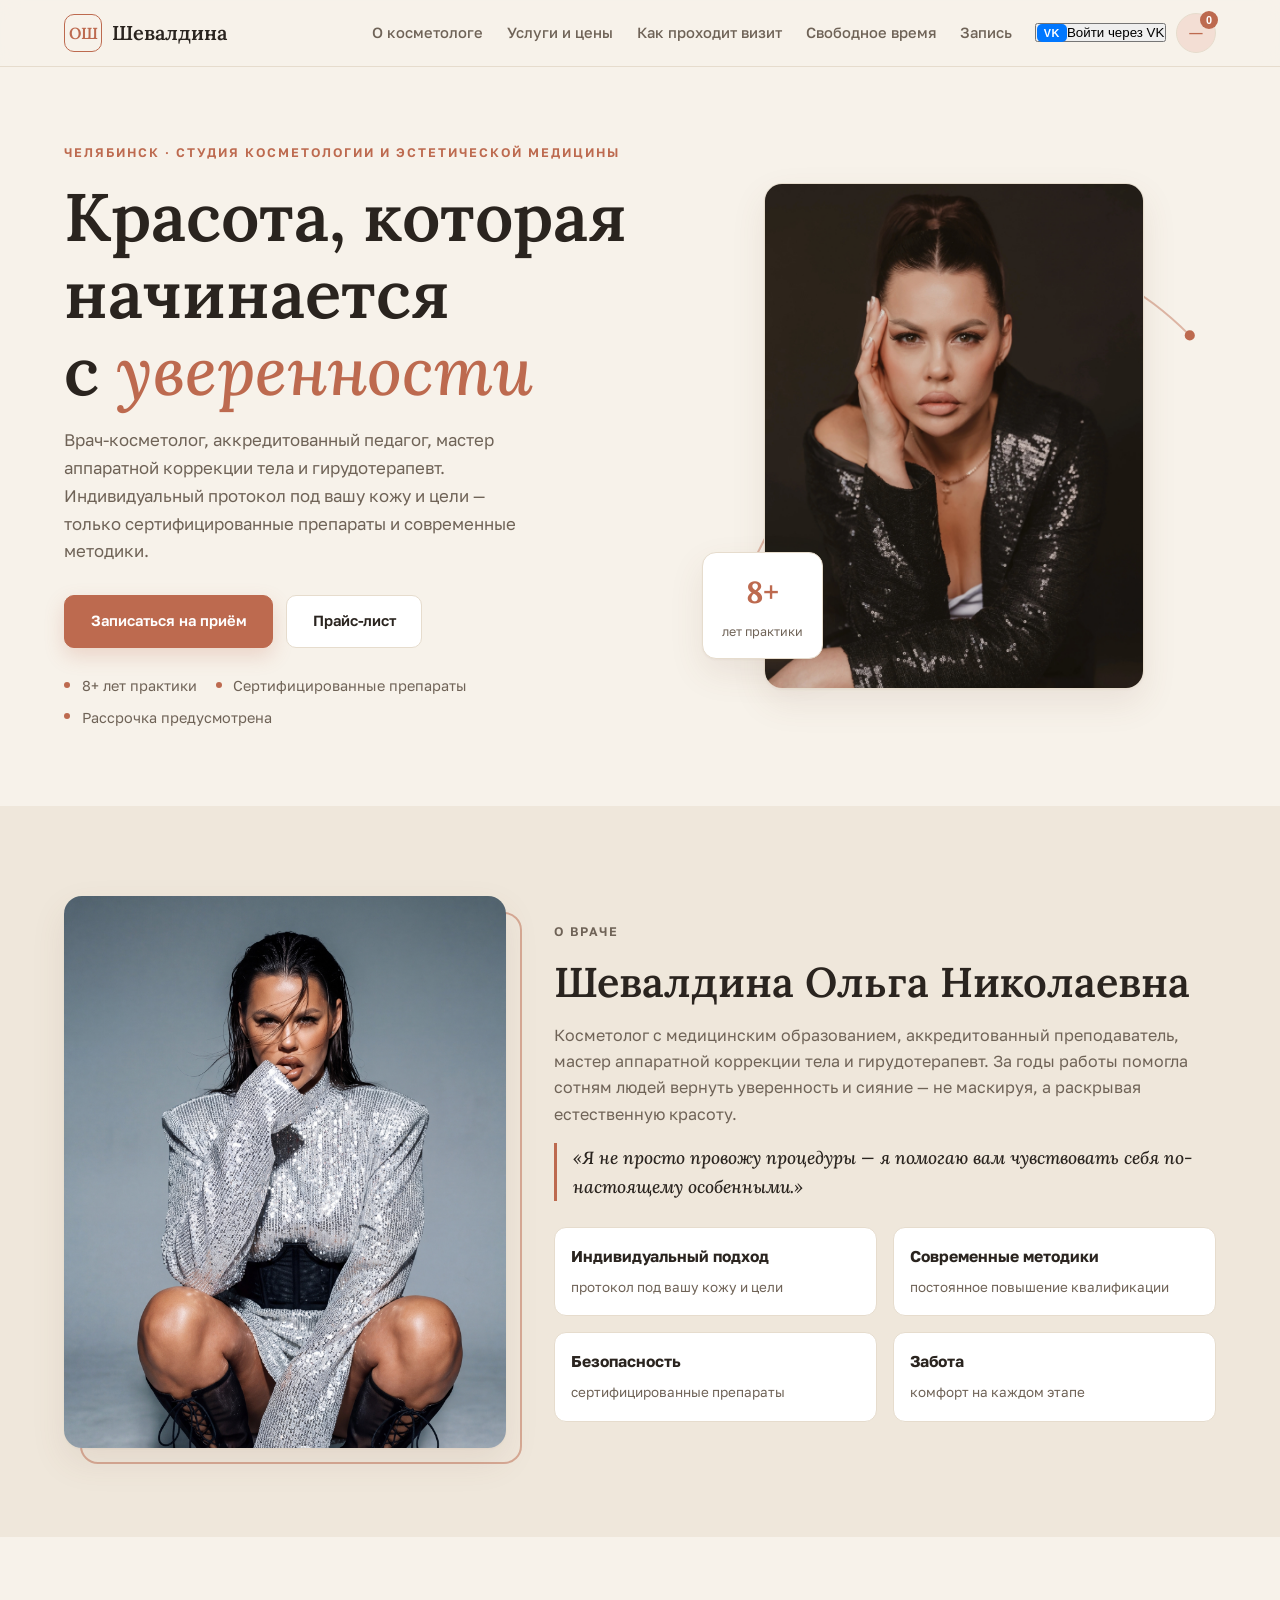
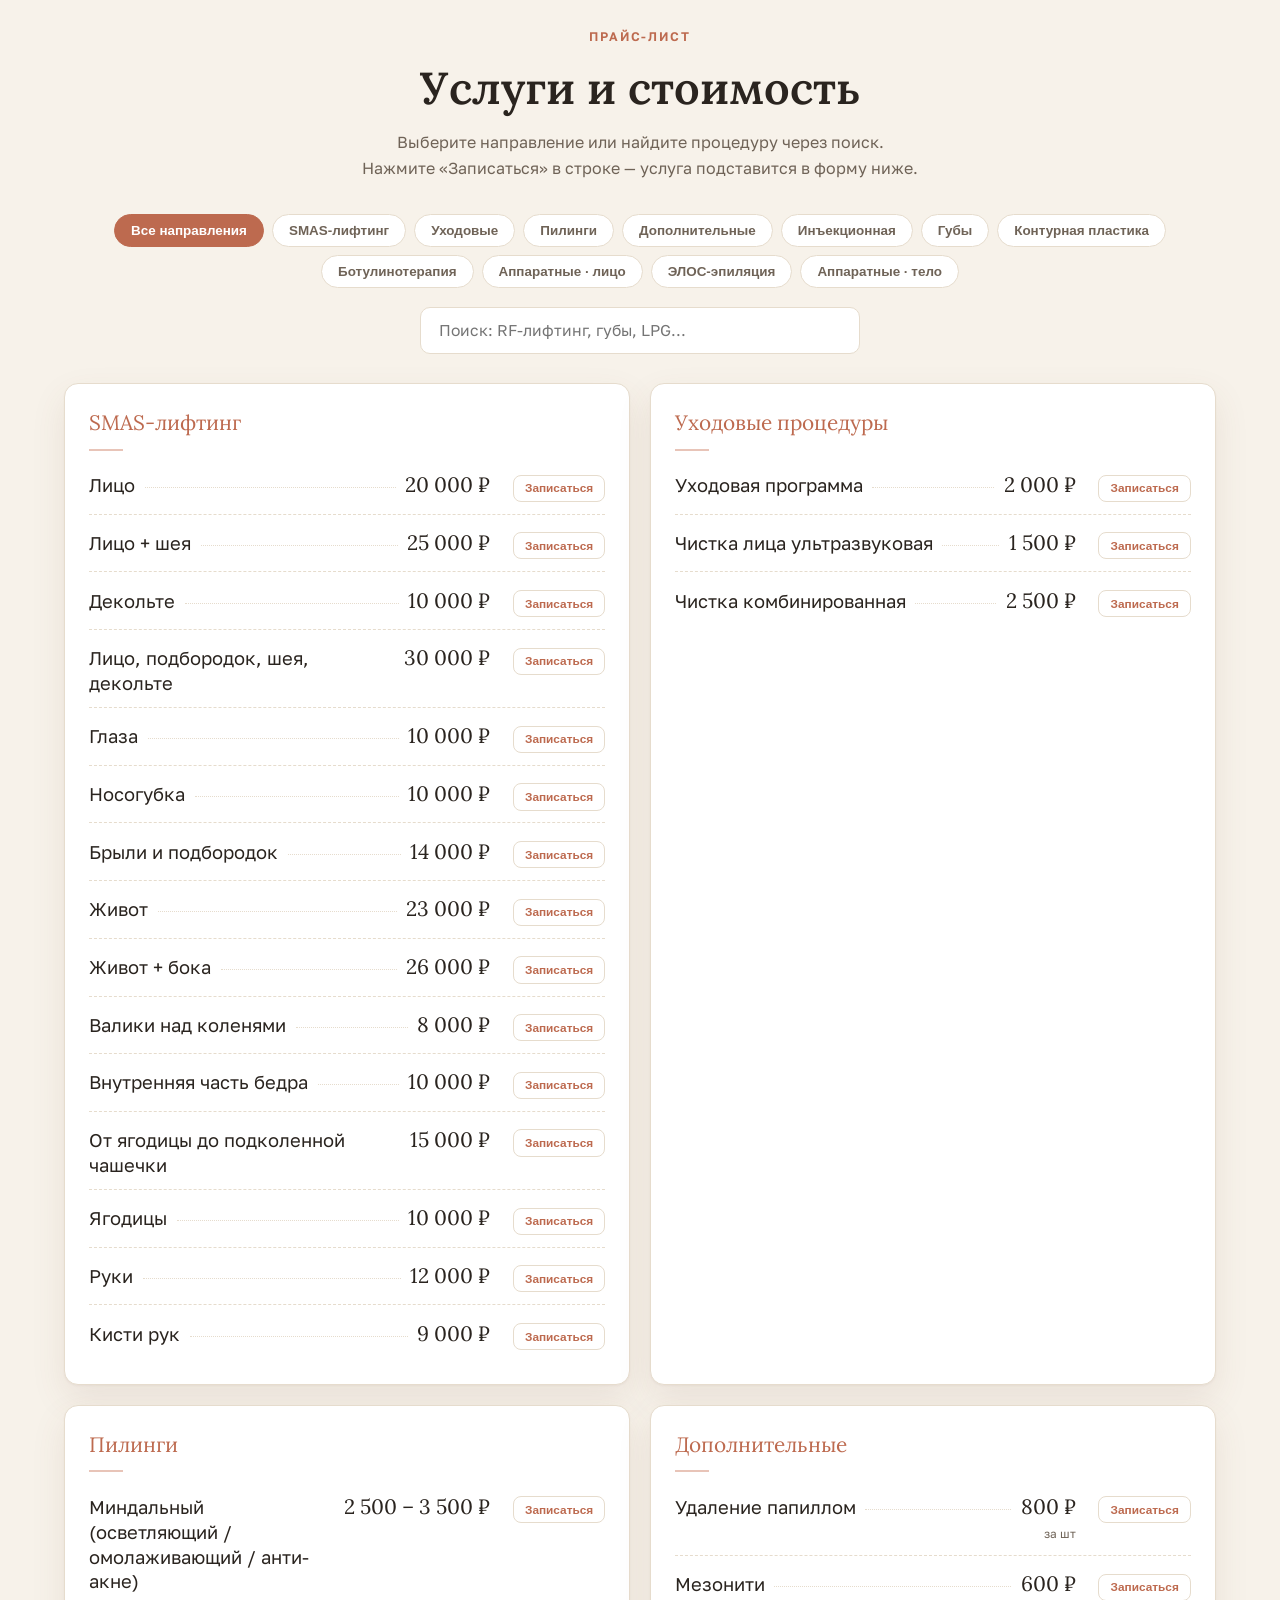
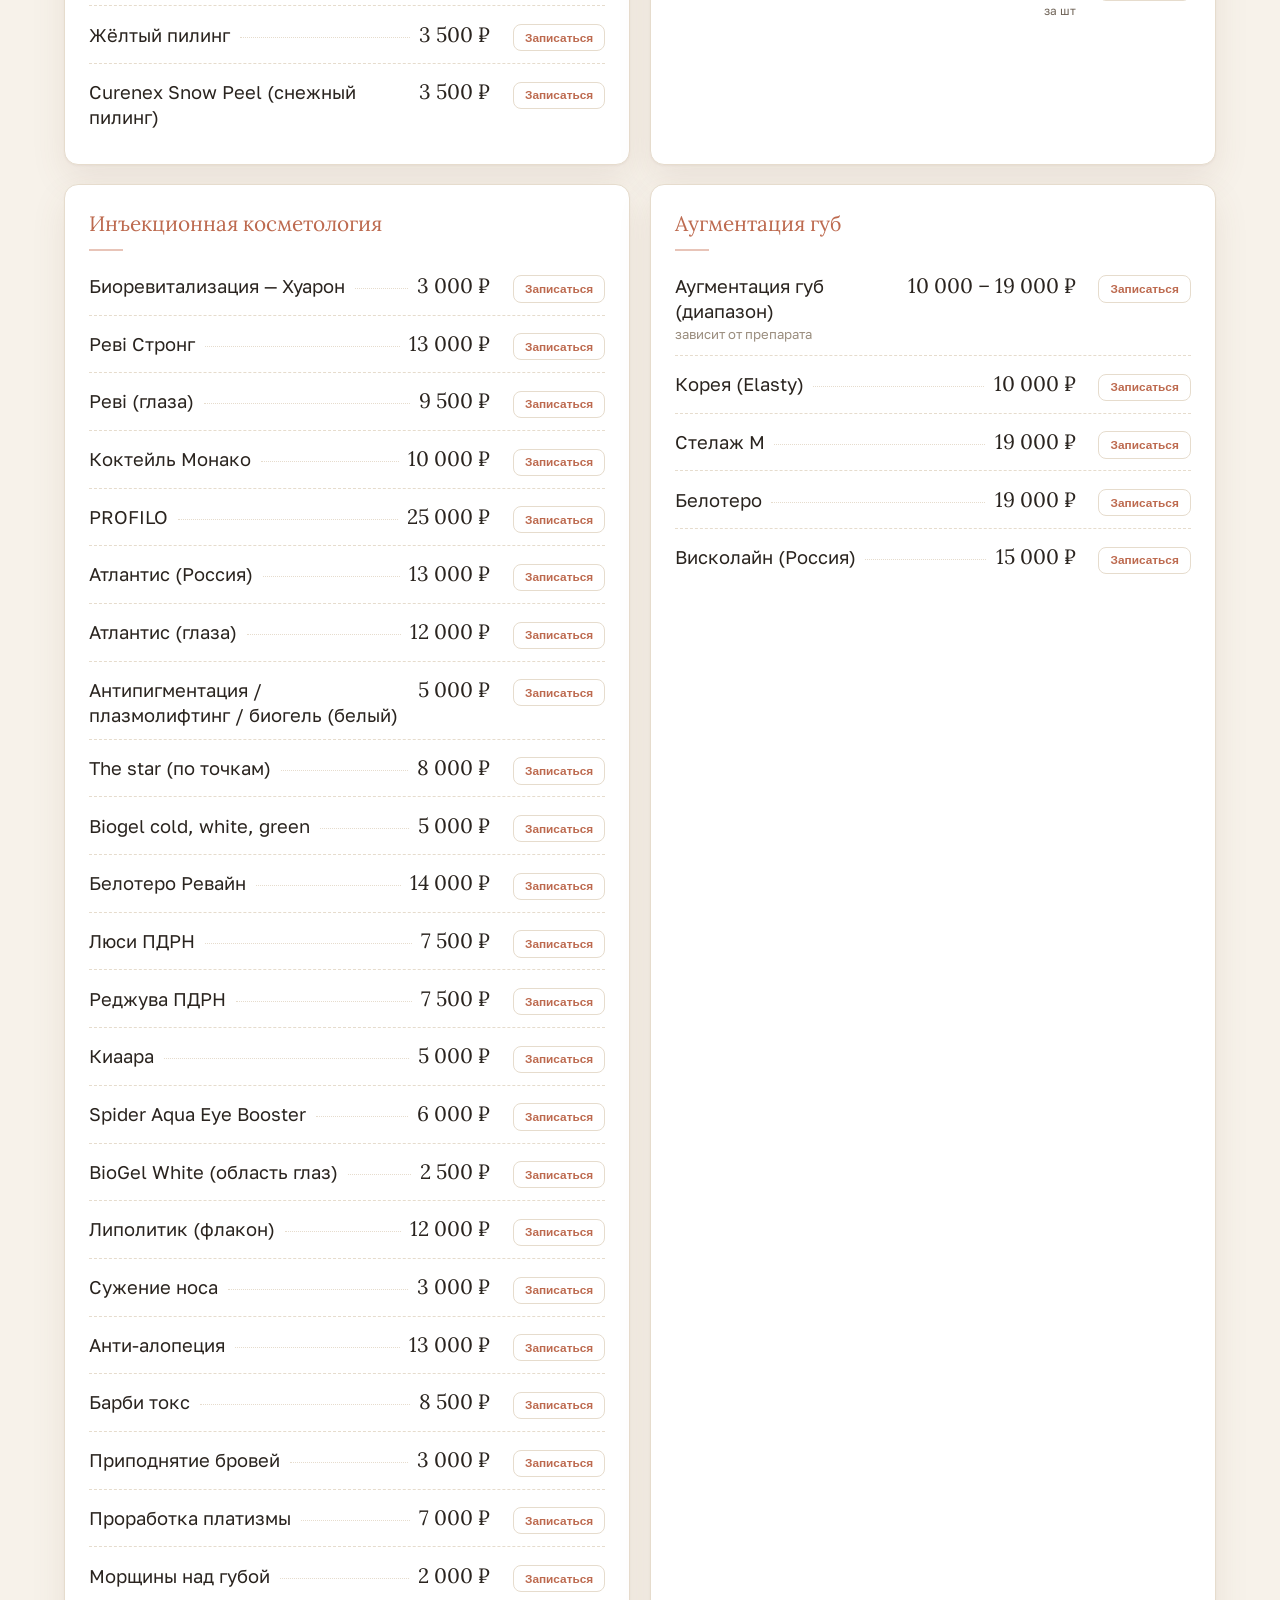
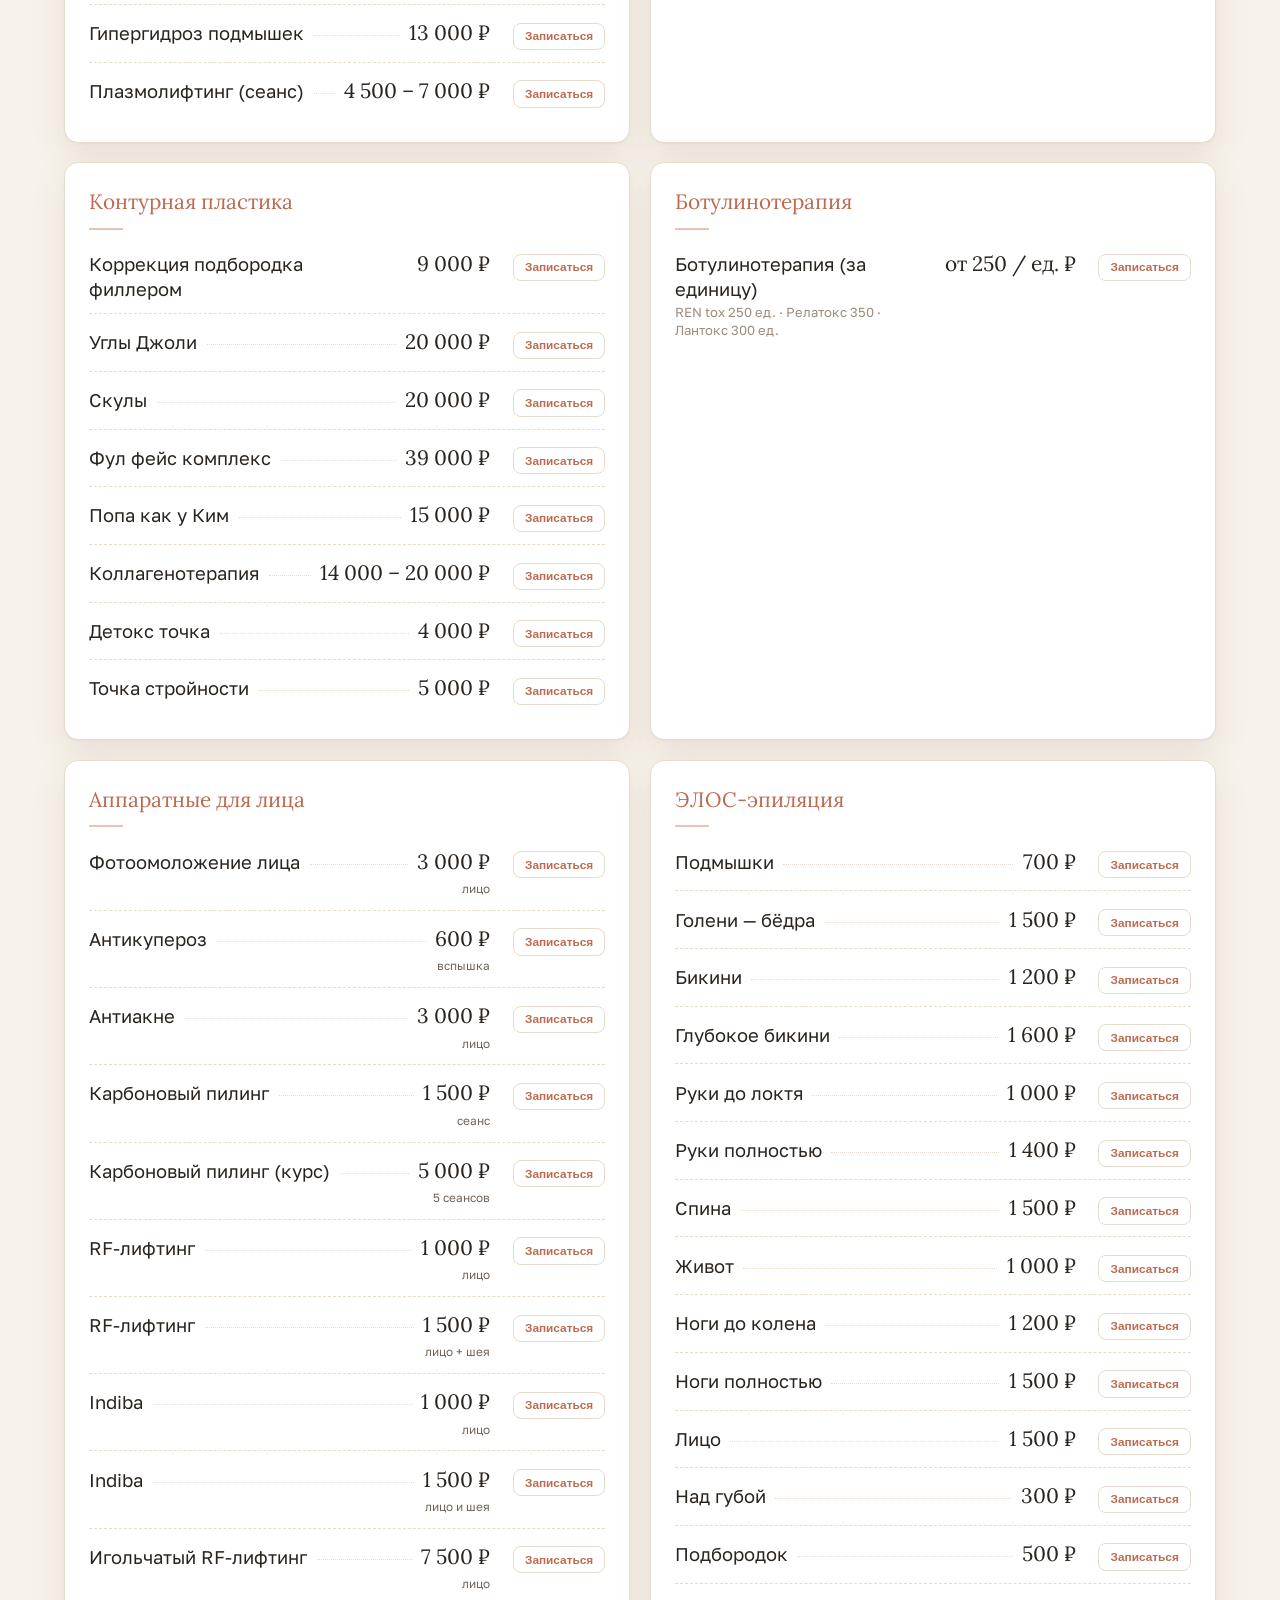
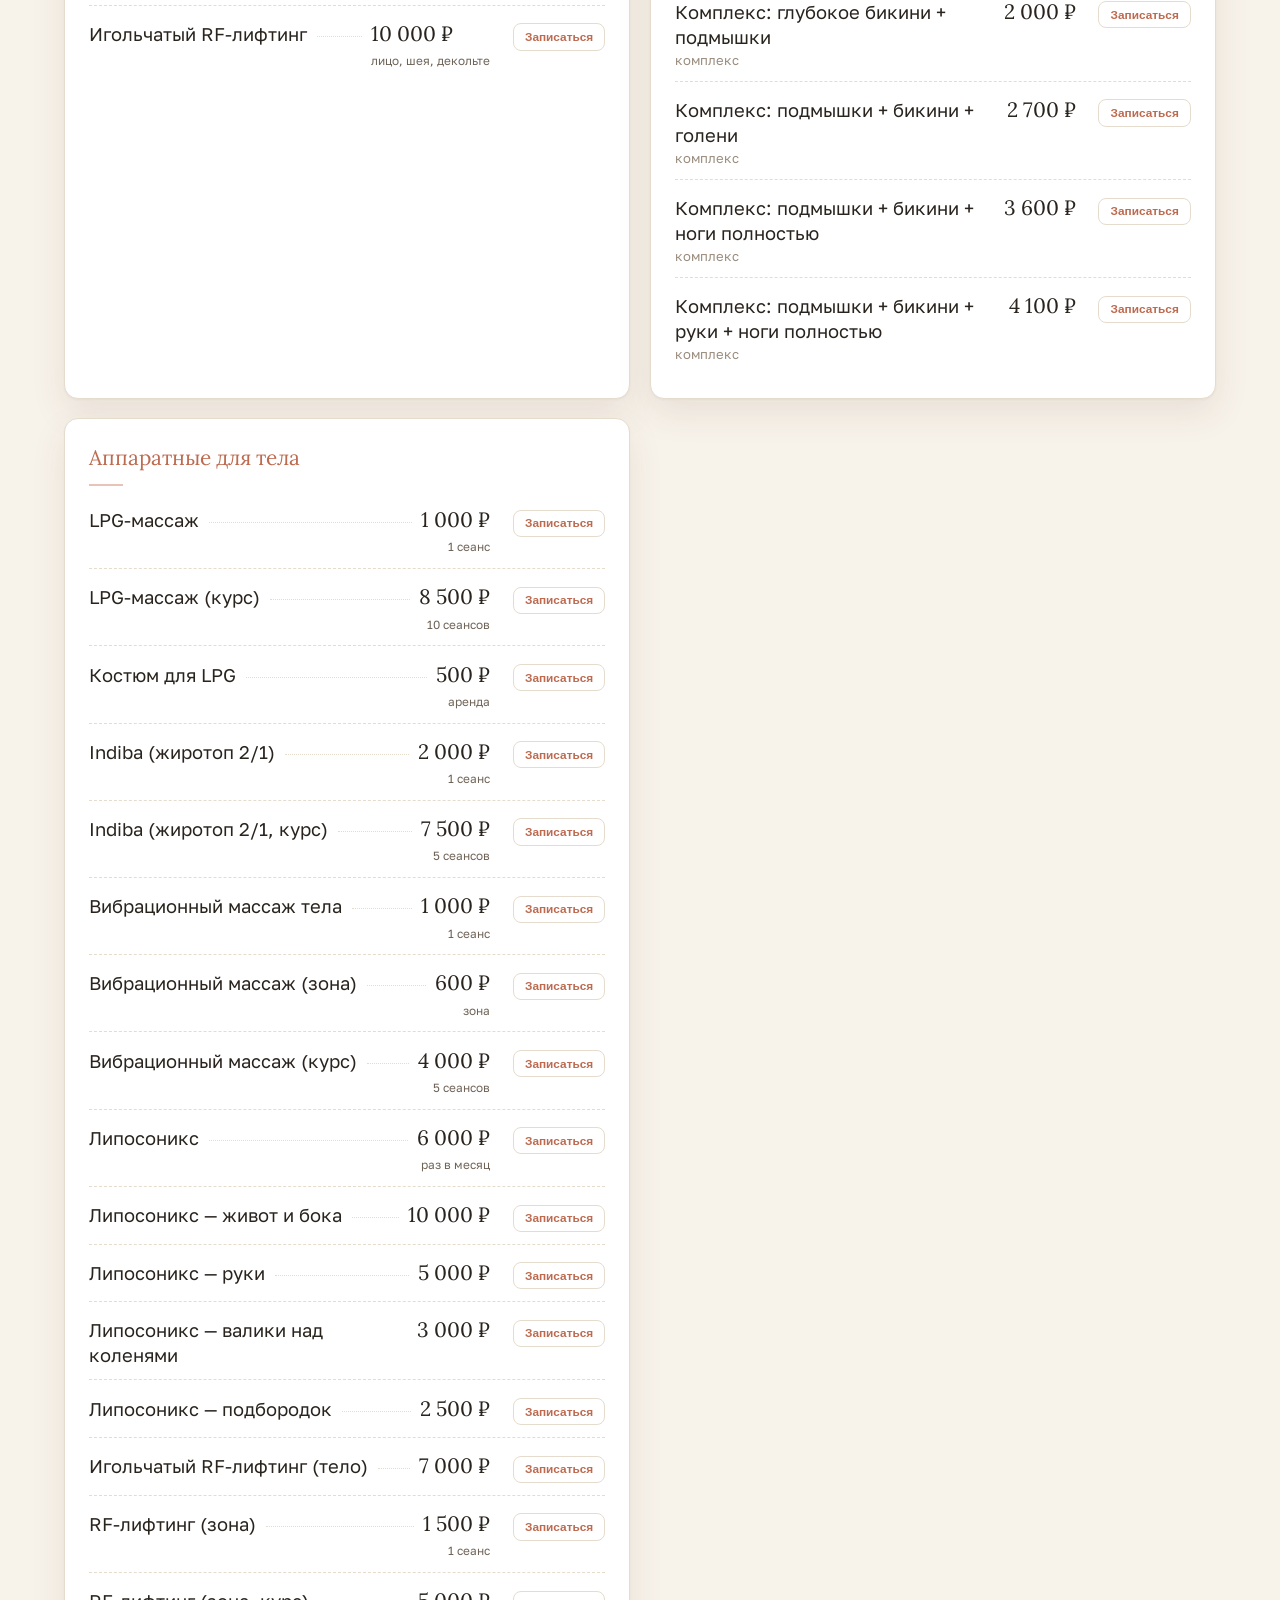
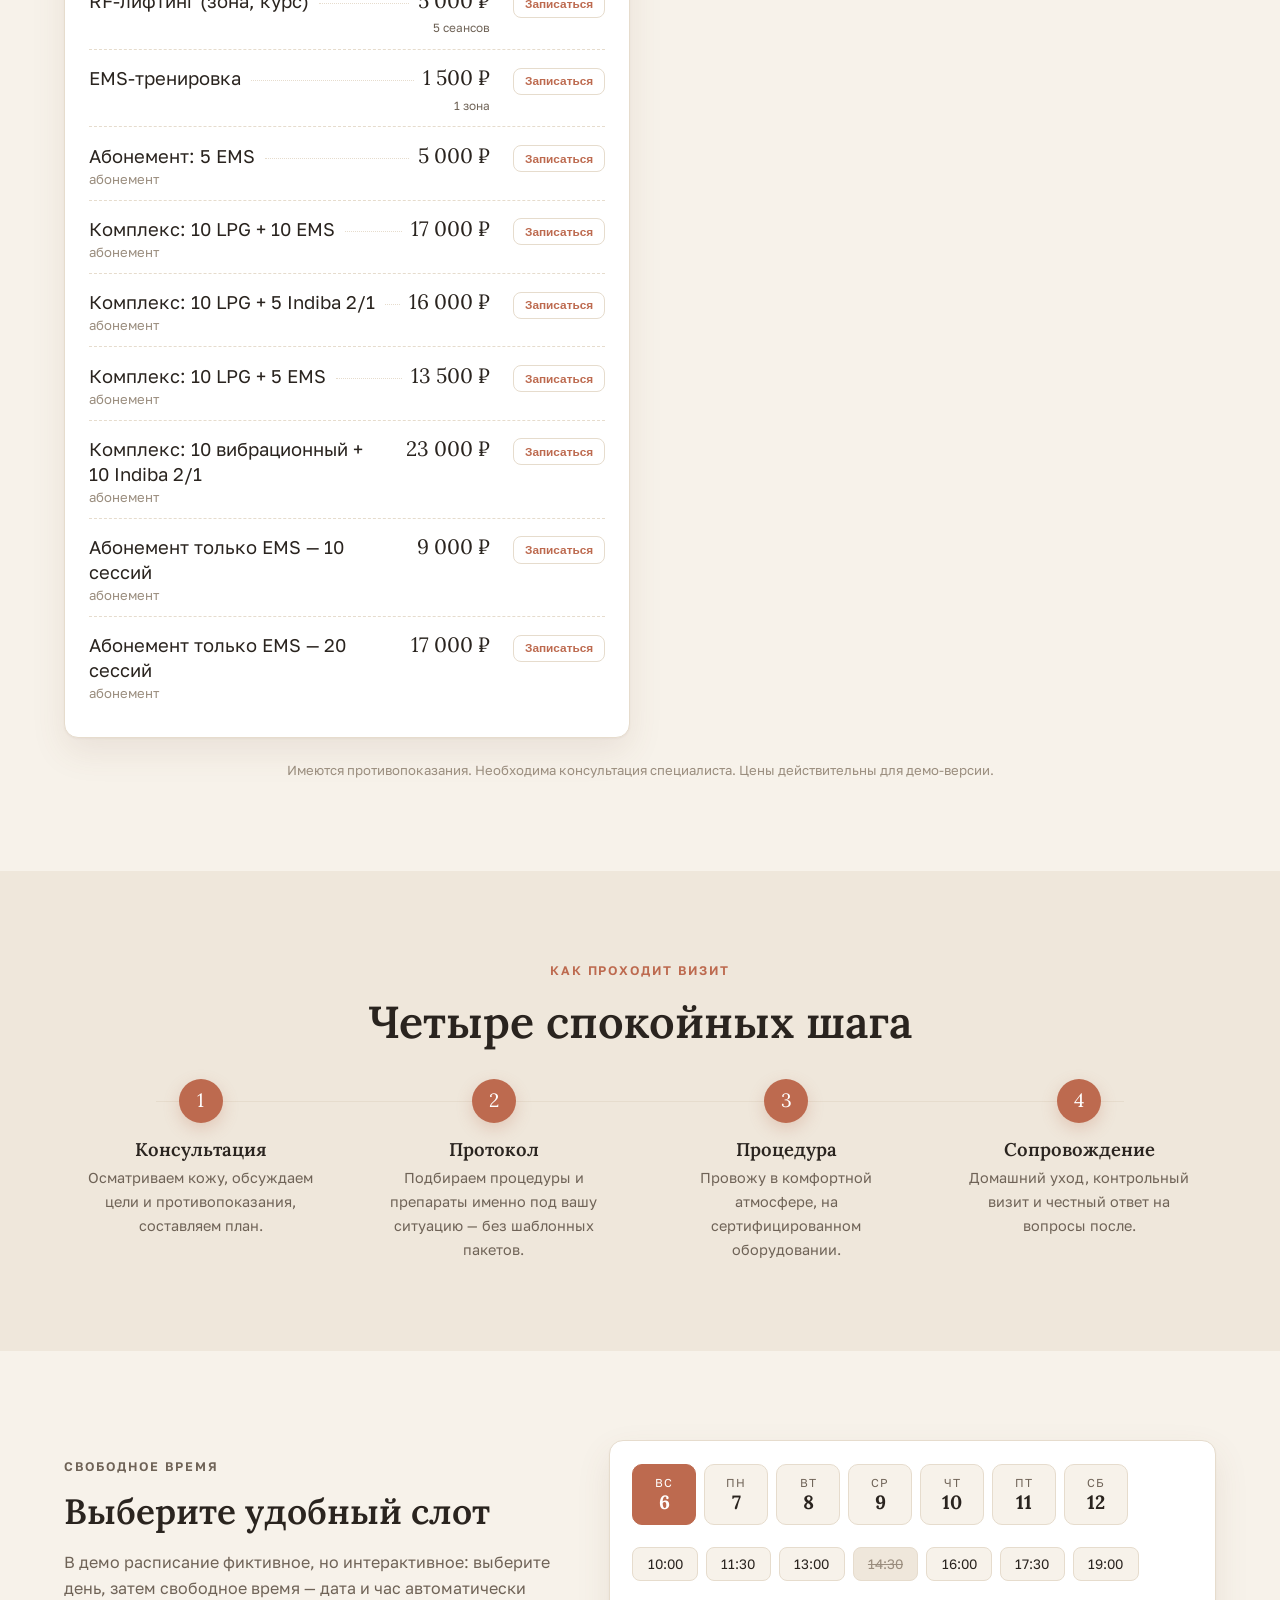
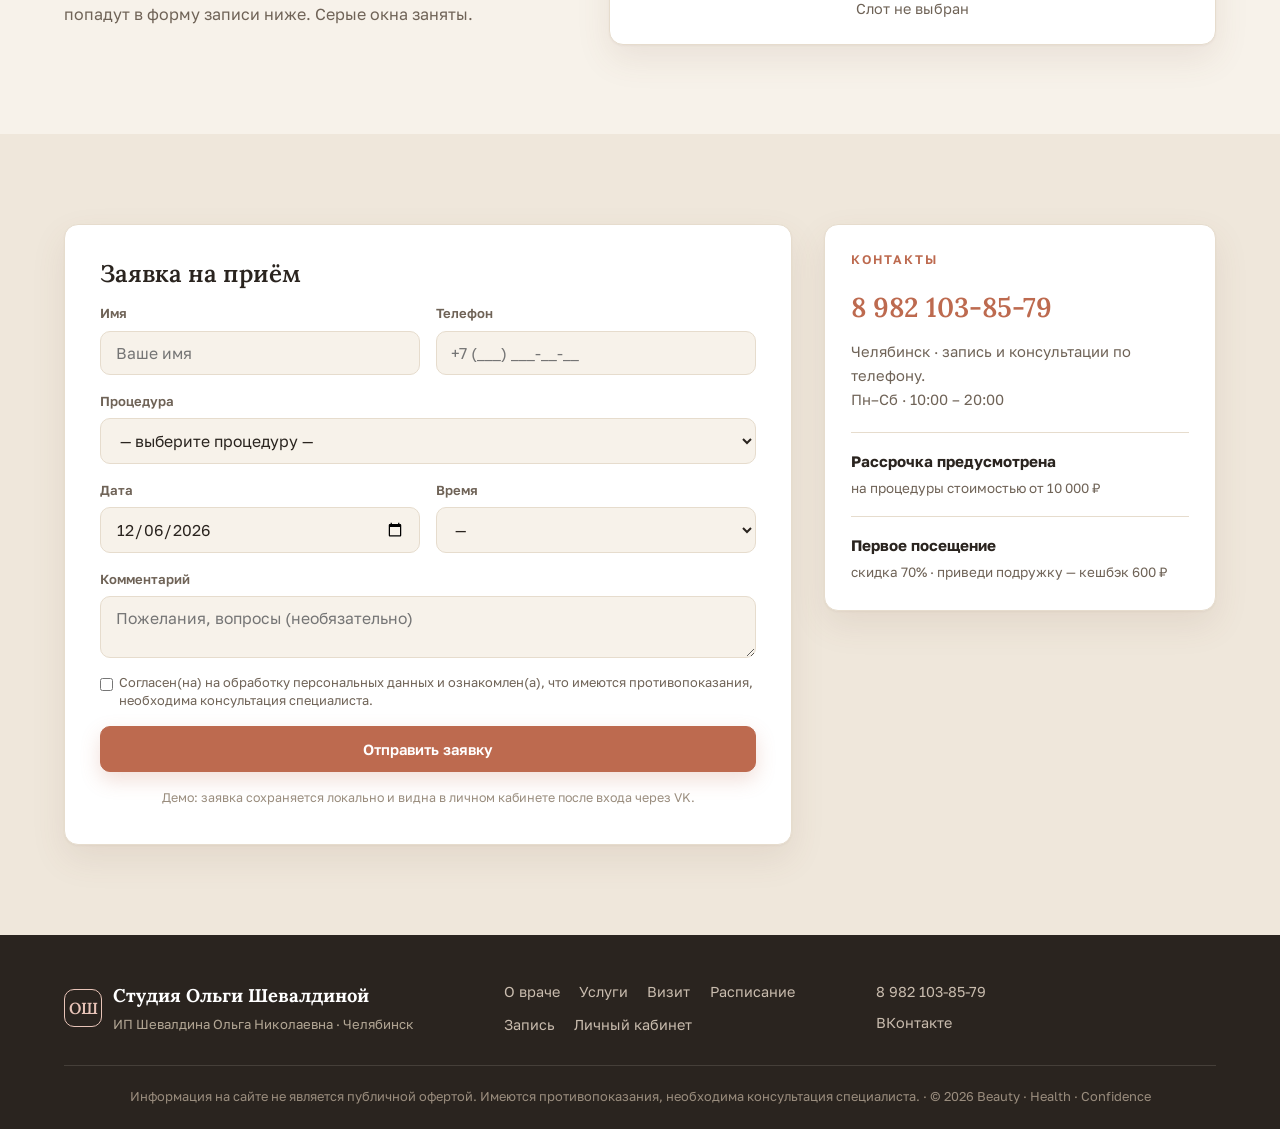
==== soft-editorial/index.html @ 4da40a80 "Add files via upload" ====
<!DOCTYPE html>
<html lang="ru">
<head>
<meta charset="UTF-8"/>
<meta name="viewport" content="width=device-width, initial-scale=1.0"/>
<title>Ольга Шевалдина — студия косметологии, Челябинск</title>
<meta name="description" content="Студия Ольги Шевалдиной в Челябинске: SMAS-лифтинг, инъекционная и аппаратная косметология, коррекция тела, ЭЛОС-эпиляция. Онлайн-запись и личный кабинет."/>
<link rel="preconnect" href="https://fonts.googleapis.com">
<link rel="preconnect" href="https://fonts.gstatic.com" crossorigin>
<link href="https://fonts.googleapis.com/css2?family=Lora:ital,wght@0,400;0,500;0,600;1,400;1,500&family=Golos+Text:wght@400;500;600&display=swap" rel="stylesheet">
<link rel="stylesheet" href="css/style.css"/>
</head>
<body>

<header class="bar">
  <div class="wrap bar__in">
    <a href="#top" class="mark"><span class="mark__mono">ОШ</span><span class="mark__word">Шевалдина</span></a>
    <nav class="links" id="links">
      <a href="#about">О косметологе</a>
      <a href="#price">Услуги и цены</a>
      <a href="#steps">Как проходит визит</a>
      <a href="#slots">Свободное время</a>
      <a href="#book">Запись</a>
    </nav>
    <div class="bar__act">
      <button class="ghost" id="vkBtn"><span class="vk">VK</span><span id="vkLbl">Войти через VK</span></button>
      <button class="ava" id="cabBtn" hidden><span id="avaInit">—</span><i class="pip" id="pip" hidden>0</i></button>
      <button class="hb" id="hb" aria-label="Меню"><span></span><span></span><span></span></button>
    </div>
  </div>
</header>

<section class="hero" id="top">
  <div class="wrap hero__in">
    <div class="hero__l">
      <p class="kicker">Челябинск · студия косметологии и эстетической медицины</p>
      <h1>Красота, которая начинается с&nbsp;<em>уверенности</em></h1>
      <p class="lead">Врач-косметолог, аккредитованный педагог, мастер аппаратной коррекции тела и гирудотерапевт. Индивидуальный протокол под вашу кожу и цели — только сертифицированные препараты и современные методики.</p>
      <div class="hero__cta">
        <a href="#book" class="pri">Записаться на приём</a>
        <a href="#price" class="sec">Прайс-лист</a>
      </div>
      <ul class="trust">
        <li>8+ лет практики</li>
        <li>Сертифицированные препараты</li>
        <li>Рассрочка предусмотрена</li>
      </ul>
    </div>
    <div class="hero__r">
      <svg class="arc" viewBox="0 0 320 360" aria-hidden="true"><path d="M20 300 Q160 -20 300 120" fill="none" stroke="#bd6a4f" stroke-width="1.2" opacity=".45"/><circle cx="300" cy="120" r="3" fill="#bd6a4f"/></svg>
      <div class="hero__frame">
        <img src="../img/olga-about.jpg" alt="Ольга Шевалдина" onerror="this.style.display='none';this.nextElementSibling.style.display='flex'"/>
        <div class="ph-fb"><span>ОШ</span></div>
      </div>
      <div class="hero__badge"><b>8+</b><span>лет практики</span></div>
    </div>
  </div>
</section>

<section class="about" id="about">
  <div class="wrap about__in">
    <div class="about__photo">
      <img src="../img/olga-hero.jpg" alt="Ольга Шевалдина" onerror="this.style.display='none';this.nextElementSibling.style.display='flex'"/>
      <div class="ph-fb"><span>ОШ</span></div>
    </div>
    <div class="about__txt">
      <p class="kicker">О враче</p>
      <h2>Шевалдина Ольга Николаевна</h2>
      <p>Косметолог с медицинским образованием, аккредитованный преподаватель, мастер аппаратной коррекции тела и гирудотерапевт. За годы работы помогла сотням людей вернуть уверенность и сияние — не маскируя, а раскрывая естественную красоту.</p>
      <p class="emph">«Я не просто провожу процедуры — я помогаю вам чувствовать себя по-настоящему особенными.»</p>
      <div class="about__grid">
        <div><b>Индивидуальный подход</b><span>протокол под вашу кожу и цели</span></div>
        <div><b>Современные методики</b><span>постоянное повышение квалификации</span></div>
        <div><b>Безопасность</b><span>сертифицированные препараты</span></div>
        <div><b>Забота</b><span>комфорт на каждом этапе</span></div>
      </div>
    </div>
  </div>
</section>

<section class="price" id="price">
  <div class="wrap">
    <div class="head"><p class="kicker">Прайс-лист</p><h2>Услуги и стоимость</h2><p class="sub">Выберите направление или найдите процедуру через поиск. Нажмите «Записаться» в строке — услуга подставится в форму ниже.</p></div>
    <div class="tabs" id="tabs"></div>
    <div class="srch"><input id="srch" type="text" placeholder="Поиск: RF-лифтинг, губы, LPG…" autocomplete="off"/></div>
    <div class="menu" id="menu"></div>
    <p class="none" id="none" hidden>Ничего не найдено. Измените запрос.</p>
    <p class="disc">Имеются противопоказания. Необходима консультация специалиста. Цены действительны для демо-версии.</p>
  </div>
</section>

<section class="steps" id="steps">
  <div class="wrap">
    <div class="head"><p class="kicker">Как проходит визит</p><h2>Четыре спокойных шага</h2></div>
    <div class="tl">
      <div class="tl__i"><span class="tl__n">1</span><h3>Консультация</h3><p>Осматриваем кожу, обсуждаем цели и противопоказания, составляем план.</p></div>
      <div class="tl__i"><span class="tl__n">2</span><h3>Протокол</h3><p>Подбираем процедуры и препараты именно под вашу ситуацию — без шаблонных пакетов.</p></div>
      <div class="tl__i"><span class="tl__n">3</span><h3>Процедура</h3><p>Провожу в комфортной атмосфере, на сертифицированном оборудовании.</p></div>
      <div class="tl__i"><span class="tl__n">4</span><h3>Сопровождение</h3><p>Домашний уход, контрольный визит и честный ответ на вопросы после.</p></div>
    </div>
  </div>
</section>

<section class="slots" id="slots">
  <div class="wrap slots__in">
    <div class="slots__l">
      <p class="kicker">Свободное время</p>
      <h2>Выберите удобный слот</h2>
      <p>В демо расписание фиктивное, но интерактивное: выберите день, затем свободное время — дата и час автоматически попадут в форму записи ниже. Серые окна заняты.</p>
    </div>
    <div class="slots__r">
      <div class="dayrow" id="dayRow"></div>
      <div class="timerow" id="timeRow"></div>
      <p class="slot-hint" id="slotHint">Слот не выбран</p>
    </div>
  </div>
</section>

<section class="book" id="book">
  <div class="wrap book__in">
    <form class="bf" id="bf" novalidate>
      <h3>Заявка на приём</h3>
      <div class="frow"><label>Имя<input id="bName" type="text" placeholder="Ваше имя" required/></label><label>Телефон<input id="bPhone" type="tel" placeholder="+7 (___) ___-__-__" required/></label></div>
      <label>Процедура<select id="bService" required></select></label>
      <div class="frow"><label>Дата<input id="bDate" type="date" required/></label><label>Время<select id="bTime" required><option value="">—</option><option>10:00</option><option>11:30</option><option>13:00</option><option>14:30</option><option>16:00</option><option>17:30</option><option>19:00</option></select></label></div>
      <label>Комментарий<textarea id="bNote" rows="2" placeholder="Пожелания, вопросы (необязательно)"></textarea></label>
      <label class="ag"><input id="bAg" type="checkbox" required/><span>Согласен(на) на обработку персональных данных и ознакомлен(а), что имеются противопоказания, необходима консультация специалиста.</span></label>
      <button type="submit" class="pri pri--full">Отправить заявку</button>
      <p class="fn">Демо: заявка сохраняется локально и видна в личном кабинете после входа через VK.</p>
    </form>
    <aside class="bside">
      <p class="kicker">Контакты</p>
      <a href="tel:+79821038579" class="btel">8 982 103-85-79</a>
      <p class="bhrs">Челябинск · запись и консультации по телефону.<br/>Пн–Сб · 10:00 – 20:00</p>
      <div class="bnote"><b>Рассрочка предусмотрена</b><span>на процедуры стоимостью от 10 000 ₽</span></div>
      <div class="bnote"><b>Первое посещение</b><span>скидка 70% · приведи подружку — кешбэк 600 ₽</span></div>
    </aside>
  </div>
</section>

<footer class="ft">
  <div class="wrap ft__in">
    <div class="ft__b"><span class="mark__mono">ОШ</span><div><b>Студия Ольги Шевалдиной</b><small>ИП Шевалдина Ольга Николаевна · Челябинск</small></div></div>
    <nav class="ft__n"><a href="#about">О враче</a><a href="#price">Услуги</a><a href="#steps">Визит</a><a href="#slots">Расписание</a><a href="#book">Запись</a><a href="#" id="cabLink">Личный кабинет</a></nav>
    <div class="ft__c"><a href="tel:+79821038579">8 982 103-85-79</a><a href="https://vk.com/" target="_blank" rel="noopener">ВКонтакте</a></div>
  </div>
  <div class="wrap ft__lg">Информация на сайте не является публичной офертой. Имеются противопоказания, необходима консультация специалиста. · © <span id="yr"></span> Beauty · Health · Confidence</div>
</footer>

<div class="mo" id="vkMo" hidden><div class="mo__b mo__b--vk">
  <div class="vk-h"><span class="vk vk--b">VK</span> ВКонтакте</div>
  <p class="vk-t">Разрешить «Студия Ольги Шевалдиной» доступ к профилю?</p>
  <div class="vk-p">✓ Имя и фото профиля<br/>✓ Телефон для связи по записям<br/>✓ История ваших приёмов</div>
  <div class="mo__a"><button class="gh" data-x>Отмена</button><button class="pri" id="vkOk">Разрешить</button></div>
  <p class="vk-n">Демо. Реальный VK ID подключается на боевой версии через приложение VK для разработчиков + домен + HTTPS.</p>
</div></div>

<div class="mo" id="cabMo" hidden><div class="mo__b mo__b--w">
  <div class="mo__h"><h3>Личный кабинет</h3><button class="x" data-x aria-label="Закрыть">✕</button></div>
  <div id="cabB" class="cab"></div>
</div></div>

<div class="toast" id="toast" hidden></div>

<script src="../services.js"></script>
<script src="js/app.js"></script>
</body>
</html>
---- soft-editorial/css/style.css ----
/* ===== SOFT EDITORIAL · «Пудра и графит» ===== */
:root{
  --bg:#f7f2ea; --bg2:#efe7db; --card:#ffffff; --ink:#2a241f; --muted:#6f6357; --dim:#9a8d7e;
  --line:#e6dccd; --terra:#bd6a4f; --terra-d:#a85840; --rose:#e8c4b8; --rose-soft:#f3ded4;
  --serif:"Lora",Georgia,serif; --sans:"Golos Text",system-ui,sans-serif;
  --sh:0 1px 2px rgba(120,80,60,.05),0 14px 34px rgba(120,80,60,.10);
  --r:14px;
}
*{box-sizing:border-box;margin:0;padding:0}
html{scroll-behavior:smooth}
body{background:var(--bg);color:var(--ink);font-family:var(--sans);line-height:1.65;-webkit-font-smoothing:antialiased}
img{display:block;max-width:100%}
a{color:inherit;text-decoration:none}
.wrap{width:min(1180px,90%);margin-inline:auto}
h1,h2,h3{font-family:var(--serif);font-weight:600;line-height:1.14}
.kicker{font-size:.78rem;letter-spacing:.16em;text-transform:uppercase;color:var(--terra);font-weight:600;margin-bottom:.9rem}

/* кнопки */
.pri{display:inline-block;background:var(--terra);color:#fff;border:1px solid var(--terra);padding:.85rem 1.6rem;font-family:var(--sans);font-weight:600;font-size:.92rem;cursor:pointer;transition:.25s;border-radius:10px;box-shadow:0 8px 20px rgba(189,106,79,.22)}
.pri:hover{background:var(--terra-d);border-color:var(--terra-d);box-shadow:0 12px 26px rgba(189,106,79,.28)}
.pri--full{width:100%;text-align:center}
.sec{display:inline-block;border:1px solid var(--line);color:var(--ink);background:var(--card);padding:.85rem 1.6rem;font-weight:600;font-size:.92rem;border-radius:10px;transition:.25s}
.sec:hover{border-color:var(--terra);color:var(--terra)}
.gh{border:1px solid var(--line);background:var(--card);color:var(--muted);padding:.7rem 1.2rem;font-weight:600;font-size:.85rem;border-radius:10px;cursor:pointer;transition:.25s}
.gh:hover{border-color:var(--terra);color:var(--terra)}
.vk{background:#0077ff;color:#fff;font-weight:700;font-size:.68rem;padding:.18rem .45rem;border-radius:5px;letter-spacing:.4px}
.vk--b{font-size:.95rem;padding:.3rem .6rem}

/* бар */
.bar{position:sticky;top:0;z-index:40;background:rgba(247,242,234,.9);backdrop-filter:blur(10px);border-bottom:1px solid var(--line)}
.bar__in{display:flex;align-items:center;gap:1.4rem;padding:.8rem 0}
.mark{display:flex;align-items:center;gap:.6rem}
.mark__mono{font-family:var(--serif);font-weight:600;color:var(--terra);border:1px solid var(--terra);width:38px;height:38px;border-radius:10px;display:flex;align-items:center;justify-content:center}
.mark__word{font-family:var(--serif);font-size:1.25rem;font-weight:600}
.links{margin-left:auto;display:flex;gap:1.5rem}
.links a{color:var(--muted);font-size:.92rem;font-weight:500;transition:color .2s}
.links a:hover{color:var(--terra)}
.bar__act{display:flex;align-items:center;gap:.6rem}
.ava{position:relative;width:40px;height:40px;border-radius:50%;border:1px solid var(--line);background:var(--rose-soft);color:var(--terra);font-weight:700;cursor:pointer;display:flex;align-items:center;justify-content:center}
.pip{position:absolute;top:-3px;right:-3px;background:var(--terra);color:#fff;font-size:.68rem;min-width:18px;height:18px;border-radius:9px;display:flex;align-items:center;justify-content:center;font-style:normal;font-weight:700}
.hb{display:none;flex-direction:column;gap:4px;width:40px;height:40px;border:1px solid var(--line);border-radius:10px;background:var(--card);cursor:pointer;align-items:center;justify-content:center}
.hb span{width:16px;height:1.5px;background:var(--ink)}

/* hero */
.hero{padding:clamp(2.5rem,6vw,5rem) 0;background:var(--bg)}
.hero__in{display:grid;grid-template-columns:1.05fr .95fr;gap:3rem;align-items:center}
.hero h1{font-size:clamp(2.6rem,5.6vw,4.2rem);margin-bottom:1.2rem}
.hero h1 em{font-style:italic;color:var(--terra);font-weight:500}
.lead{color:var(--muted);max-width:48ch;margin-bottom:1.8rem;font-size:1.05rem}
.hero__cta{display:flex;gap:.8rem;flex-wrap:wrap;margin-bottom:1.6rem}
.trust{list-style:none;display:flex;flex-wrap:wrap;gap:.5rem 1.2rem;color:var(--muted);font-size:.9rem}
.trust li{padding-left:1.1rem;position:relative}
.trust li::before{content:"";position:absolute;left:0;top:.55em;width:6px;height:6px;border-radius:50%;background:var(--terra)}
.hero__r{position:relative;display:flex;justify-content:center}
.arc{position:absolute;inset:-10% -10% auto auto;width:120%;height:120%;pointer-events:none;z-index:0}
.hero__frame{position:relative;z-index:1;width:min(380px,86%);border-radius:18px;overflow:hidden;box-shadow:var(--sh);border:1px solid var(--line)}
.hero__frame img{width:100%;aspect-ratio:3/4;object-fit:cover;object-position:center 18%}
.ph-fb{display:none;aspect-ratio:3/4;background:var(--rose-soft);align-items:center;justify-content:center}
.ph-fb span{font-family:var(--serif);font-size:3.4rem;color:var(--terra)}
.hero__badge{position:absolute;z-index:2;left:2%;bottom:6%;background:var(--card);border:1px solid var(--line);border-radius:14px;padding:.9rem 1.2rem;box-shadow:var(--sh);text-align:center}
.hero__badge b{display:block;font-family:var(--serif);font-size:1.9rem;color:var(--terra)}
.hero__badge span{font-size:.78rem;color:var(--muted)}

/* about */
.about{padding:clamp(3rem,7vw,6rem) 0;background:var(--bg2)}
.about__in{display:grid;grid-template-columns:.8fr 1.2fr;gap:3rem;align-items:center}
.about__photo{position:relative}
.about__photo::before{content:"";position:absolute;inset:16px -16px -16px 16px;border:2px solid var(--terra);border-radius:18px;z-index:0;opacity:.5}
.about__photo img{position:relative;z-index:1;width:100%;border-radius:18px;box-shadow:var(--sh);aspect-ratio:4/5;object-fit:cover;object-position:center 22%}
.about__photo .ph-fb{position:relative;z-index:1;border-radius:18px}
.about__txt h2{font-size:clamp(1.8rem,3.4vw,2.6rem);margin-bottom:1rem}
.about__txt p{color:var(--muted);margin-bottom:1rem}
.emph{font-family:var(--serif);font-style:italic;font-weight:500;color:var(--ink)!important;border-left:3px solid var(--terra);padding-left:1rem;font-size:1.1rem}
.about__grid{display:grid;grid-template-columns:1fr 1fr;gap:1rem;margin-top:1.6rem}
.about__grid div{background:var(--card);border:1px solid var(--line);border-radius:12px;padding:1rem}
.about__grid b{display:block;font-size:.98rem;margin-bottom:.2rem}
.about__grid span{font-size:.84rem;color:var(--muted)}

/* price */
.price{padding:clamp(3rem,7vw,6rem) 0;background:var(--bg)}
.head{text-align:center;margin-bottom:2rem}
.head h2{font-size:clamp(1.9rem,4vw,2.8rem)}
.sub{color:var(--muted);max-width:56ch;margin:1rem auto 0}
.tabs{display:flex;flex-wrap:wrap;gap:.5rem;justify-content:center;margin-bottom:1.2rem}
.tab{padding:.5rem 1rem;border:1px solid var(--line);background:var(--card);color:var(--muted);font-size:.84rem;font-weight:600;border-radius:999px;cursor:pointer;transition:.2s}
.tab:hover{border-color:var(--terra);color:var(--terra)}
.tab.on{background:var(--terra);border-color:var(--terra);color:#fff}
.srch{max-width:440px;margin:0 auto 1.8rem}
.srch input{width:100%;padding:.85rem 1.1rem;border:1px solid var(--line);border-radius:10px;font-family:var(--sans);font-size:.98rem;background:var(--card);color:var(--ink)}
.srch input:focus{outline:none;border-color:var(--terra);box-shadow:0 0 0 3px var(--rose-soft)}
.menu{display:grid;grid-template-columns:1fr 1fr;gap:1.2rem}
.mcard{background:var(--card);border:1px solid var(--line);border-radius:var(--r);padding:1.4rem 1.5rem;box-shadow:var(--sh)}
.mcard__t{font-family:var(--serif);font-size:1.3rem;color:var(--terra);margin-bottom:.4rem}
.mcard__t::after{content:"";display:block;width:34px;height:2px;background:var(--rose);margin-top:.5rem}
.mrow{display:flex;align-items:baseline;gap:.6rem;padding:.7rem 0;border-bottom:1px dashed var(--line)}
.mrow:last-child{border-bottom:none}
.mrow__n{font-size:1.15rem;color:var(--ink);line-height:1.35}
.mrow__n small{display:block;color:var(--dim);font-size:.82rem;margin-top:.15rem}
.mrow__dots{flex:1;border-bottom:1px dotted var(--line);transform:translateY(-4px)}
.mrow__p{font-family:var(--serif);font-size:1.3rem;color:var(--ink);white-space:nowrap}
.mrow__p u{text-decoration:none;font-size:.74rem;color:var(--muted);font-family:var(--sans);display:block;text-align:right}
.mrow__b{margin-left:.8rem;border:1px solid var(--line);background:var(--card);color:var(--terra);font-size:.74rem;font-weight:600;padding:.35rem .7rem;border-radius:8px;cursor:pointer;transition:.2s;white-space:nowrap}
.mrow__b:hover{background:var(--terra);color:#fff;border-color:var(--terra)}
.none{text-align:center;color:var(--muted);padding:2rem}
.disc{text-align:center;color:var(--dim);font-size:.82rem;margin-top:1.4rem}

/* steps */
.steps{padding:clamp(3rem,7vw,6rem) 0;background:var(--bg2)}
.tl{display:grid;grid-template-columns:repeat(4,1fr);gap:1.2rem;position:relative}
.tl::before{content:"";position:absolute;top:22px;left:8%;right:8%;height:1px;background:var(--line)}
.tl__i{position:relative;text-align:center;padding-top:0}
.tl__n{display:inline-flex;width:44px;height:44px;border-radius:50%;background:var(--terra);color:#fff;font-family:var(--serif);font-size:1.2rem;align-items:center;justify-content:center;position:relative;z-index:1;margin-bottom:1rem;box-shadow:0 6px 16px rgba(189,106,79,.25)}
.tl__i h3{font-size:1.15rem;margin-bottom:.4rem}
.tl__i p{color:var(--muted);font-size:.9rem;max-width:26ch;margin-inline:auto}

/* slots */
.slots{padding:clamp(3rem,7vw,6rem) 0;background:var(--bg)}
.slots__in{display:grid;grid-template-columns:.9fr 1.1fr;gap:3rem;align-items:center}
.slots__l h2{font-size:clamp(1.6rem,3vw,2.2rem);margin-bottom:1rem}
.slots__l p{color:var(--muted)}
.slots__r{background:var(--card);border:1px solid var(--line);border-radius:var(--r);padding:1.4rem;box-shadow:var(--sh)}
.dayrow{display:flex;gap:.5rem;overflow-x:auto;padding-bottom:.6rem;margin-bottom:.8rem}
.day{flex:0 0 auto;min-width:64px;border:1px solid var(--line);background:var(--bg);border-radius:10px;padding:.6rem .4rem;text-align:center;cursor:pointer;transition:.2s;font-family:var(--sans)}
.day b{display:block;font-family:var(--serif);font-size:1.2rem;color:var(--ink)}
.day span{font-size:.72rem;color:var(--muted);text-transform:uppercase;letter-spacing:.06em}
.day:hover{border-color:var(--terra)}
.day.on{background:var(--terra);border-color:var(--terra);color:#fff}
.day.on b,.day.on span{color:#fff}
.timerow{display:flex;flex-wrap:wrap;gap:.5rem}
.time{border:1px solid var(--line);background:var(--bg);color:var(--ink);font-family:var(--mono,"Golos Text");font-size:.85rem;padding:.5rem .9rem;border-radius:8px;cursor:pointer;transition:.2s}
.time:hover{border-color:var(--terra)}
.time.busy{background:#efe7db;color:var(--dim);text-decoration:line-through;cursor:not-allowed;border-color:var(--line)}
.time.sel{background:var(--terra);border-color:var(--terra);color:#fff}
.slot-hint{margin-top:1rem;font-size:.9rem;color:var(--muted);text-align:center}
.slot-hint b{color:var(--terra)}

/* book */
.book{padding:clamp(3rem,7vw,6rem) 0;background:var(--bg2)}
.book__in{display:grid;grid-template-columns:1.3fr .7fr;gap:2rem;align-items:start}
.bf{background:var(--card);border:1px solid var(--line);border-radius:var(--r);padding:clamp(1.5rem,3vw,2.2rem);box-shadow:var(--sh);display:grid;gap:1rem}
.bf h3{font-size:1.5rem}
.bf label{display:grid;gap:.35rem;font-size:.82rem;color:var(--muted);font-weight:600}
.bf input,.bf select,.bf textarea{padding:.75rem .9rem;border:1px solid var(--line);border-radius:10px;font-family:var(--sans);font-size:.98rem;background:var(--bg);color:var(--ink);width:100%}
.bf select{cursor:pointer}
.bf input:focus,.bf select:focus,.bf textarea:focus{outline:none;border-color:var(--terra);box-shadow:0 0 0 3px var(--rose-soft);background:var(--card)}
.frow{display:grid;grid-template-columns:1fr 1fr;gap:1rem}
.ag{display:flex!important;flex-direction:row!important;align-items:flex-start;gap:.6rem;font-size:.8rem!important;font-weight:400!important;line-height:1.4;color:var(--muted)!important}
.ag input{width:auto;flex-shrink:0;margin-top:.2rem;accent-color:var(--terra)}
.fn{font-size:.78rem;color:var(--dim);text-align:center}
.bside{background:var(--card);border:1px solid var(--line);border-radius:var(--r);padding:1.6rem;box-shadow:var(--sh)}
.btel{display:block;font-family:var(--serif);font-size:1.7rem;color:var(--terra);font-weight:600;margin-bottom:.6rem}
.bhrs{color:var(--muted);font-size:.92rem;margin-bottom:1.2rem}
.bnote{border-top:1px solid var(--line);padding-top:1rem;margin-top:1rem}
.bnote b{display:block;font-size:.95rem}
.bnote span{font-size:.84rem;color:var(--muted)}

/* футер */
.ft{background:var(--ink);color:#e9e1d6;padding:2.8rem 0 1.4rem}
.ft__in{display:grid;grid-template-columns:1.2fr 1fr 1fr;gap:2rem;align-items:start}
.ft__b{display:flex;gap:.7rem;align-items:center}
.ft__b .mark__mono{border-color:var(--rose);color:var(--rose)}
.ft__b b{display:block;font-family:var(--serif);font-size:1.15rem;color:#fff}
.ft__b small{color:#b3a795;font-size:.82rem}
.ft__n{display:flex;flex-wrap:wrap;gap:.6rem 1.2rem}
.ft__n a{color:#c9bcae;font-size:.9rem;transition:color .2s}
.ft__n a:hover{color:#fff}
.ft__c{display:flex;flex-direction:column;gap:.5rem}
.ft__c a{color:#c9bcae;font-size:.9rem}
.ft__c a:hover{color:#fff}
.ft__lg{margin-top:1.8rem;padding-top:1.2rem;border-top:1px solid rgba(233,225,214,.14);color:#9a8d7e;font-size:.8rem;text-align:center}

/* модалки */
.mo{position:fixed;inset:0;z-index:100;display:flex;align-items:center;justify-content:center;padding:1rem;background:rgba(42,36,31,.45);backdrop-filter:blur(3px);animation:f .2s}
.mo[hidden]{display:none}
@keyframes f{from{opacity:0}to{opacity:1}}
.mo__b{background:var(--card);border:1px solid var(--line);border-radius:16px;padding:1.8rem;width:min(440px,100%);box-shadow:0 24px 60px rgba(42,36,31,.28);animation:p .25s;max-height:90vh;overflow:auto}
.mo__b--w{width:min(620px,100%)}
@keyframes p{from{transform:scale(.96);opacity:0}to{transform:scale(1);opacity:1}}
.mo__h{display:flex;justify-content:space-between;align-items:center;margin-bottom:1.2rem}
.mo__h h3{font-size:1.4rem}
.x{border:none;background:none;font-size:1.2rem;cursor:pointer;color:var(--muted)}
.mo__a{display:flex;gap:.8rem;justify-content:flex-end;margin-top:1.2rem}
.vk-h{display:flex;align-items:center;justify-content:center;gap:.5rem;font-weight:700;color:#0077ff;margin-bottom:1rem}
.vk-t{font-family:var(--serif);font-weight:600;text-align:center;margin-bottom:1rem;font-size:1.2rem}
.vk-p{background:var(--bg);border:1px solid var(--line);border-radius:12px;padding:1rem;color:var(--muted);font-size:.92rem;line-height:1.9;margin-bottom:.4rem}
.vk-n{font-size:.8rem;color:var(--dim);margin-top:1rem;text-align:center}
.cab{display:grid;gap:1rem}
.cab-empty{text-align:center;color:var(--muted);padding:1.5rem}
.cab-top{font-size:.88rem;color:var(--muted);display:flex;justify-content:space-between;align-items:center;flex-wrap:wrap;gap:.6rem}
.ci{background:var(--bg);border:1px solid var(--line);border-radius:12px;padding:1rem 1.2rem;display:grid;gap:.3rem}
.ci__t{display:flex;justify-content:space-between;gap:1rem;align-items:flex-start}
.ci__n{font-weight:600;font-size:1.05rem}
.ci__m{color:var(--muted);font-size:.86rem}
.st{font-size:.74rem;font-weight:700;padding:.2rem .6rem;border-radius:999px;white-space:nowrap}
.st--new{background:var(--rose-soft);color:var(--terra)}
.st--cn{background:#efe7db;color:var(--dim);text-decoration:line-through}
.ci__a{display:flex;gap:.5rem;margin-top:.4rem}
.ci__a button{border:1px solid var(--line);background:var(--card);color:var(--muted);font-size:.8rem;font-weight:600;padding:.35rem .7rem;border-radius:8px;cursor:pointer}
.ci__a button:hover{border-color:var(--terra);color:var(--terra)}

/* тост */
.toast{position:fixed;left:50%;bottom:26px;transform:translateX(-50%) translateY(16px);background:var(--ink);color:#fff;padding:.9rem 1.4rem;border-radius:12px;font-size:.92rem;font-weight:500;opacity:0;pointer-events:none;transition:.35s;z-index:200;max-width:90%}
.toast.show{opacity:1;transform:translateX(-50%) translateY(0)}

/* адаптив */
@media(max-width:920px){
  .hero__in,.about__in,.slots__in,.book__in{grid-template-columns:1fr;gap:2rem}
  .about__photo{max-width:360px;margin-inline:auto}
  .menu{grid-template-columns:1fr}
  .tl{grid-template-columns:1fr 1fr;gap:1.6rem}
  .tl::before{display:none}
  .ft__in{grid-template-columns:1fr}
  .links{position:fixed;top:62px;left:0;right:0;flex-direction:column;background:var(--card);border-bottom:1px solid var(--line);padding:1.2rem 5%;gap:1rem;transform:translateY(-130%);transition:transform .3s;margin:0}
  .links.open{transform:translateY(0)}
  .hb{display:flex}
  #vkLbl{display:none}
}
@media(max-width:560px){
  .frow{grid-template-columns:1fr}
  .about__grid{grid-template-columns:1fr}
  .tl{grid-template-columns:1fr}
  .hero__badge{left:5%;bottom:2%}
}
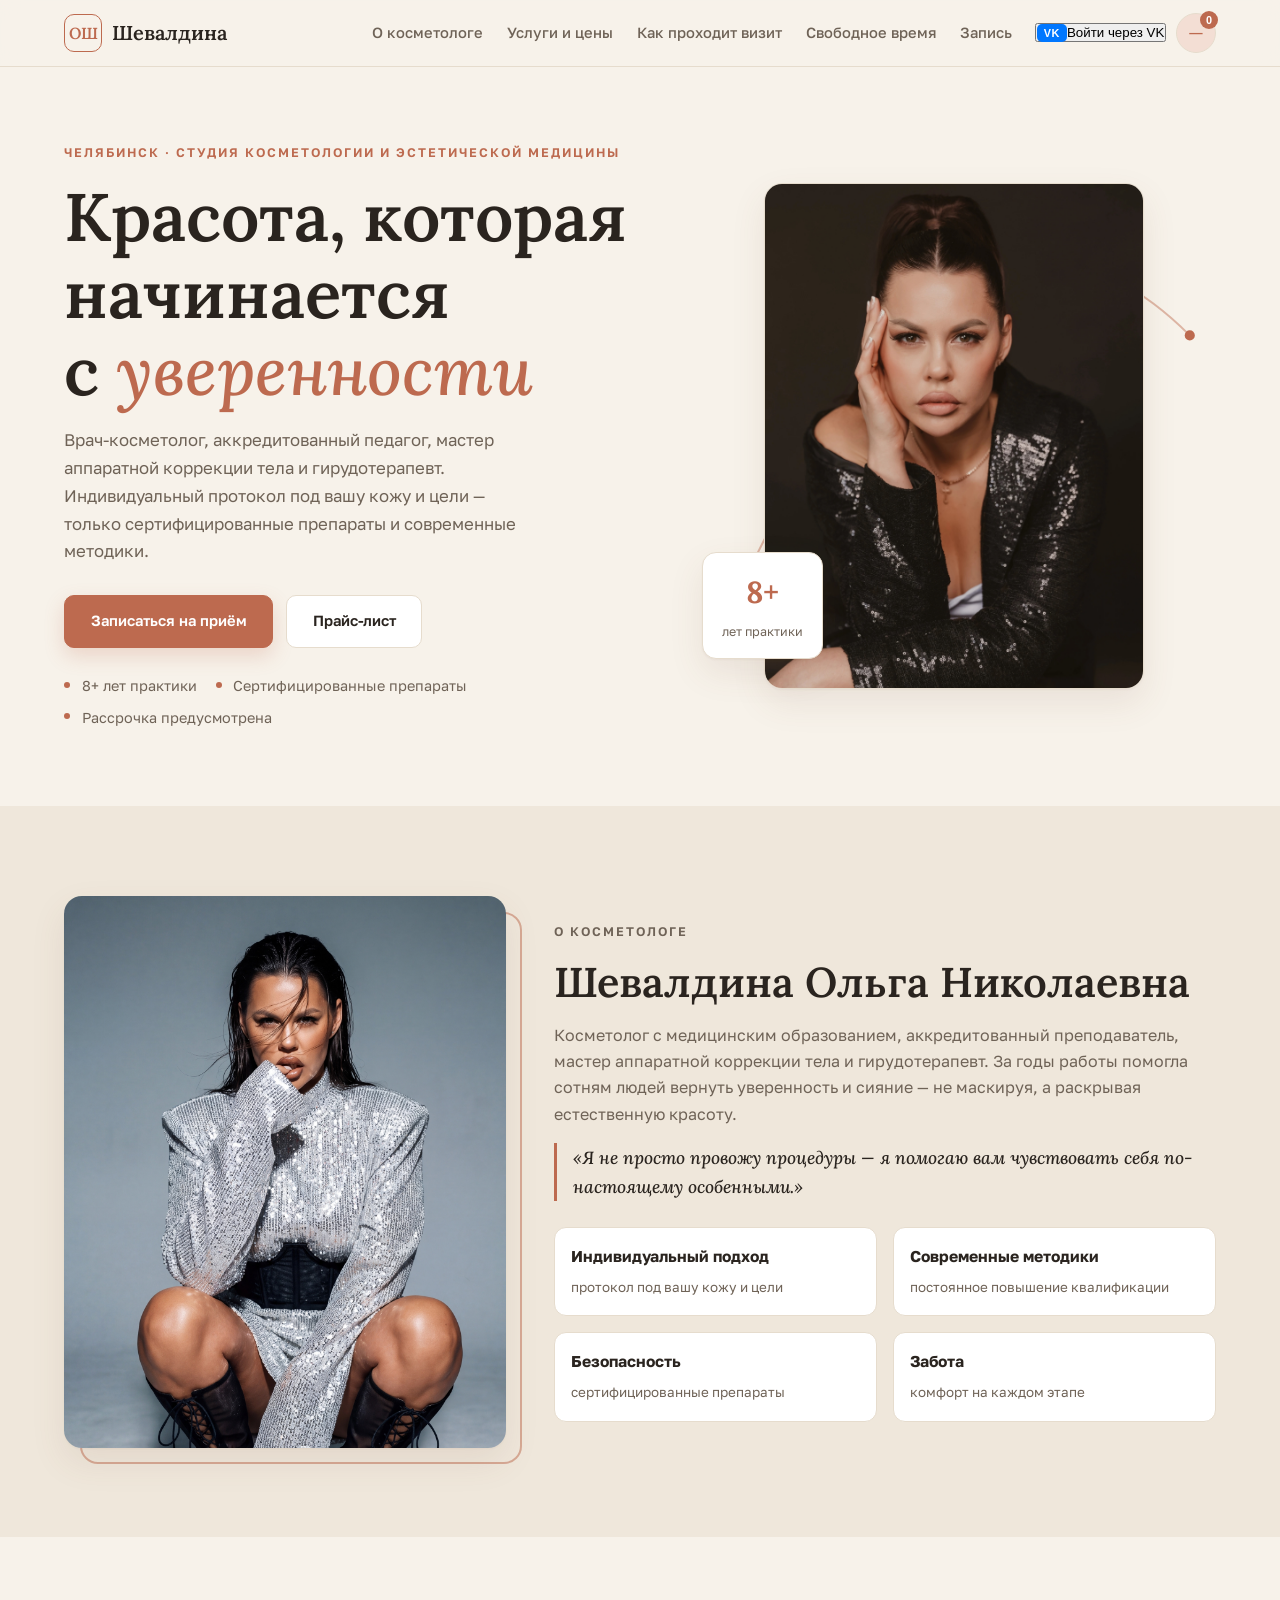
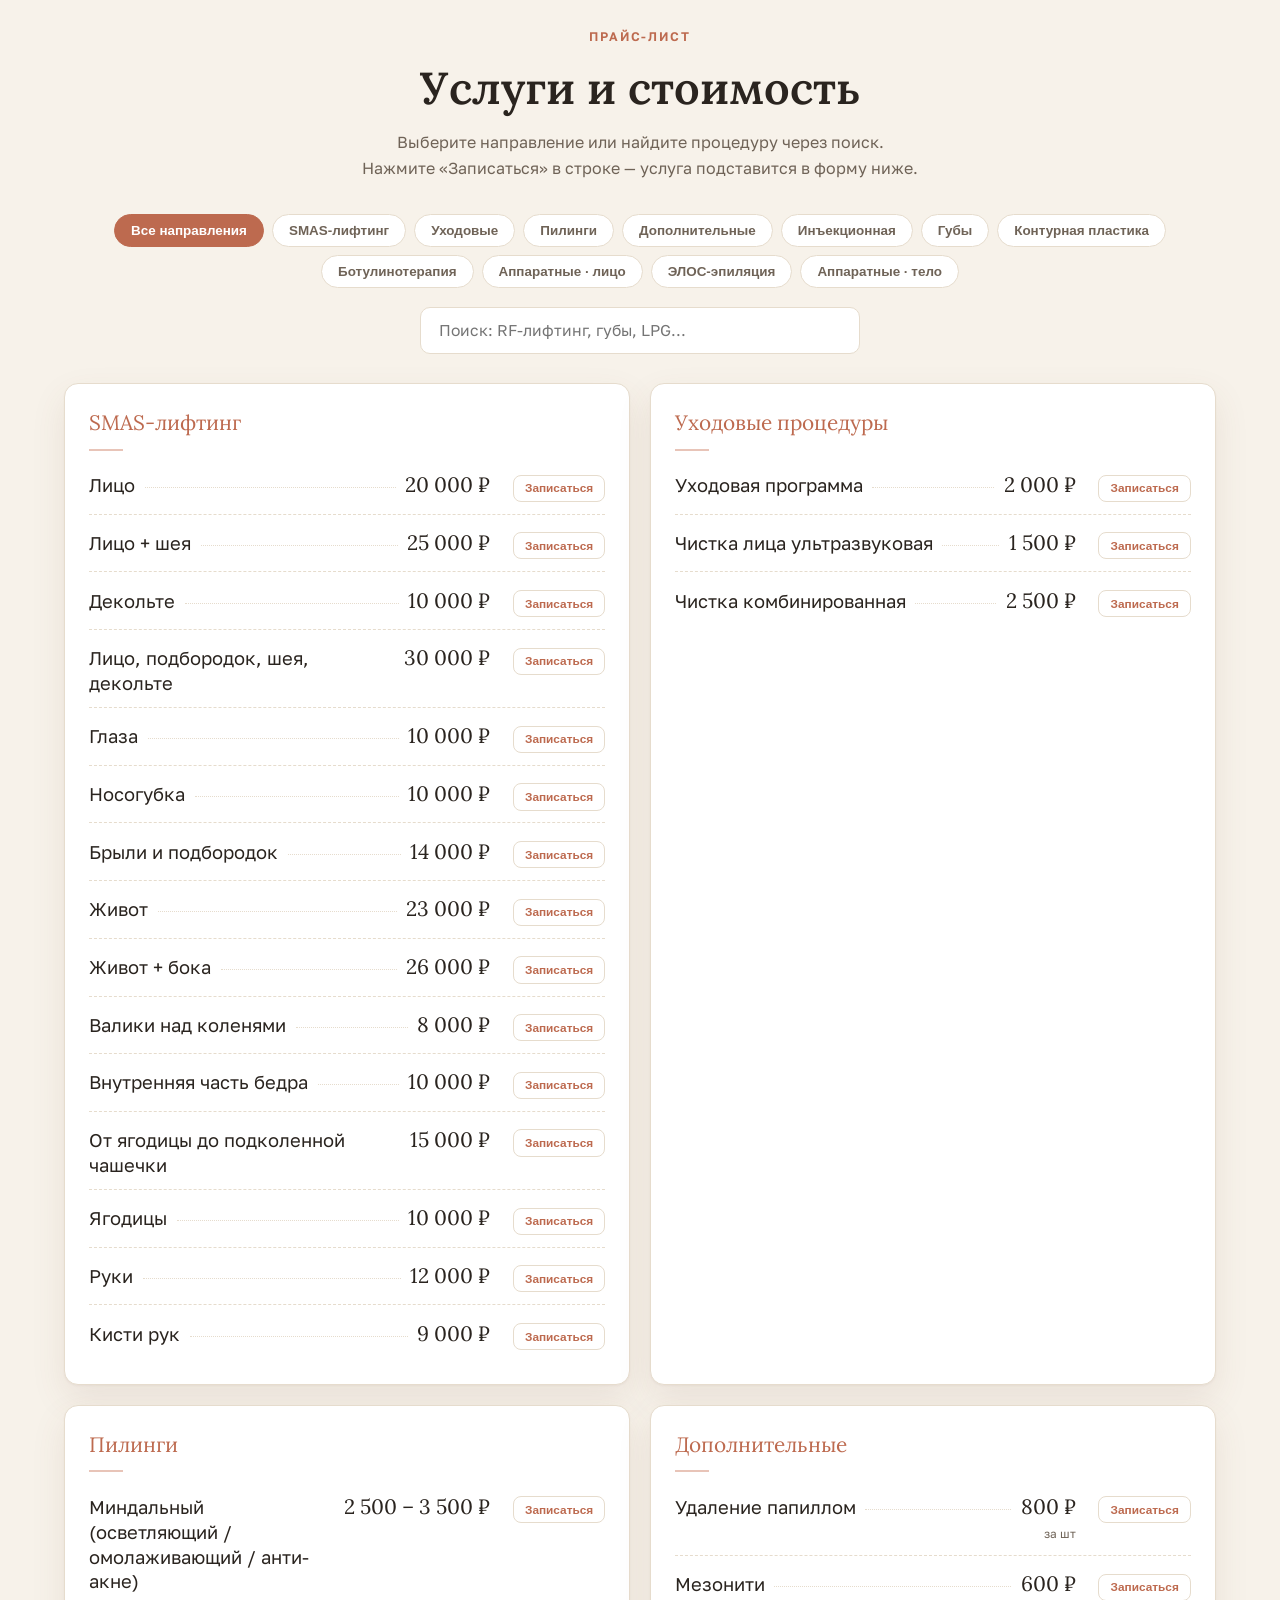
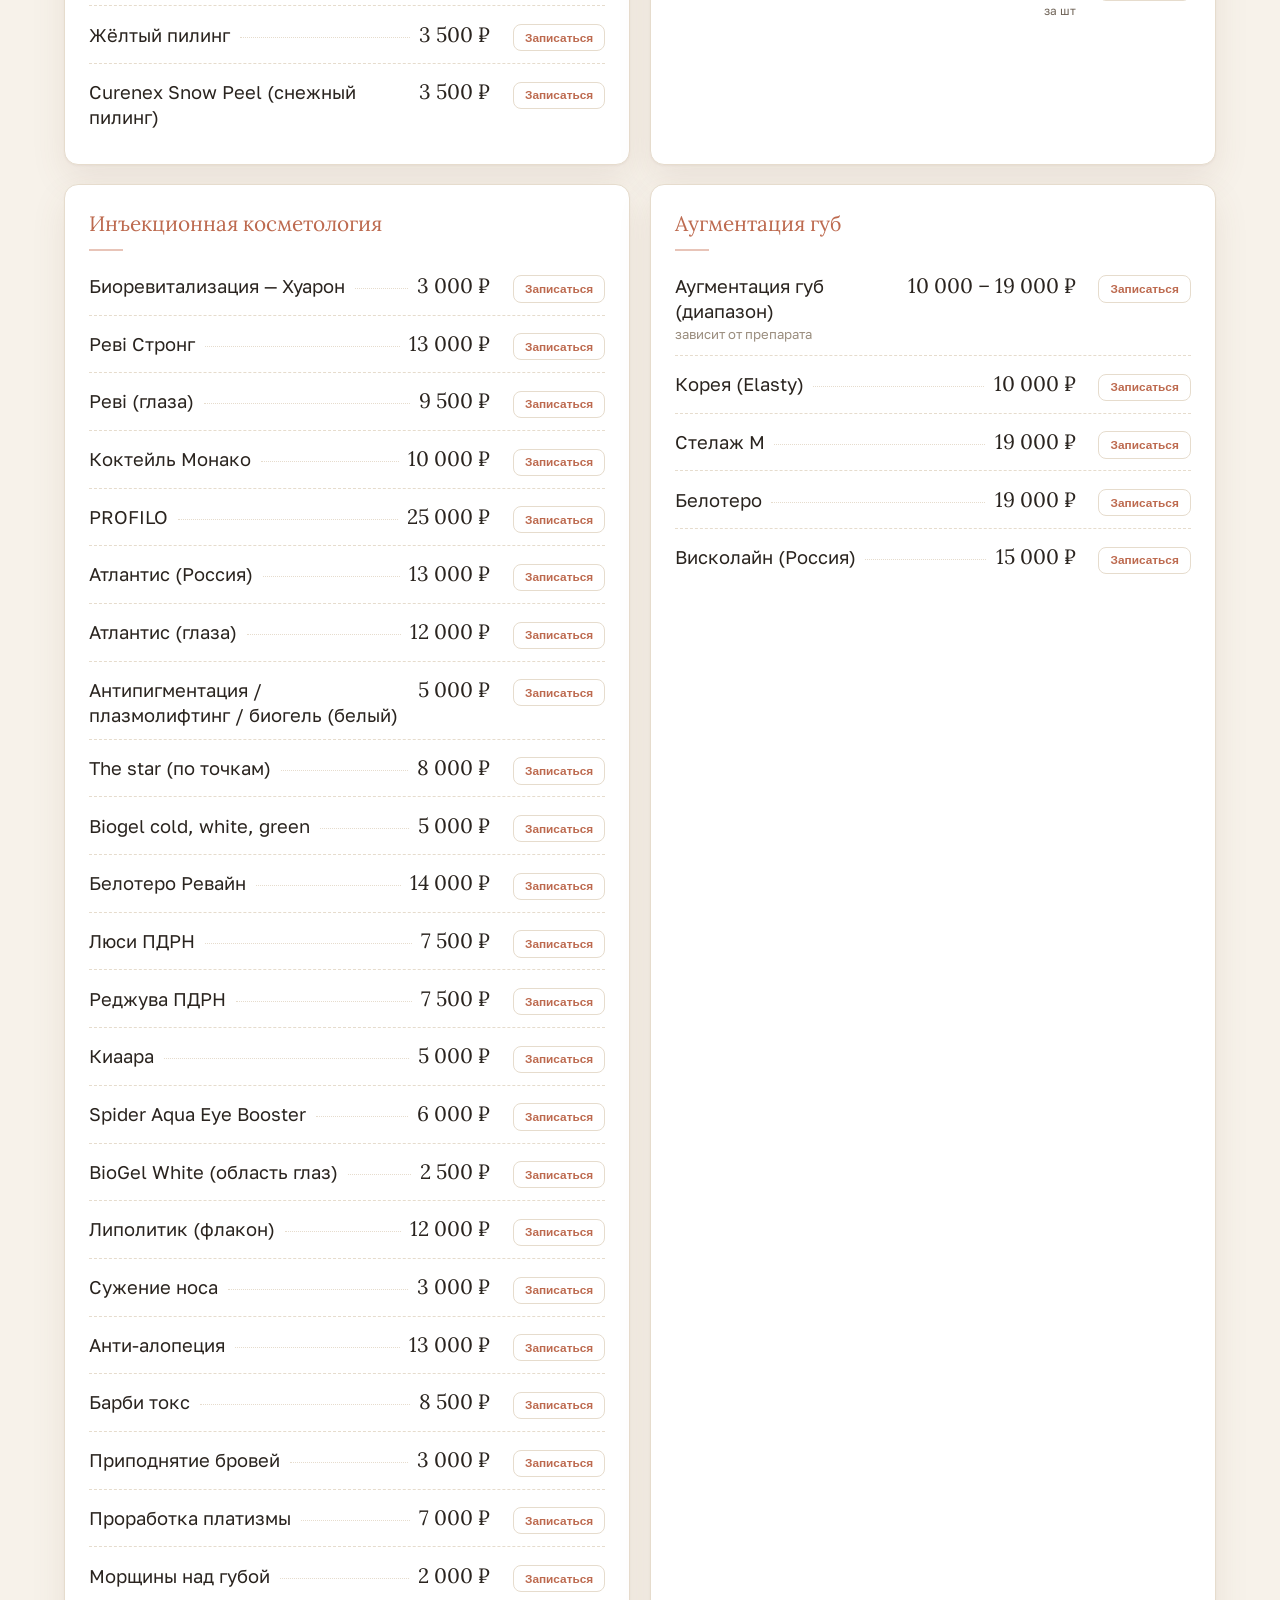
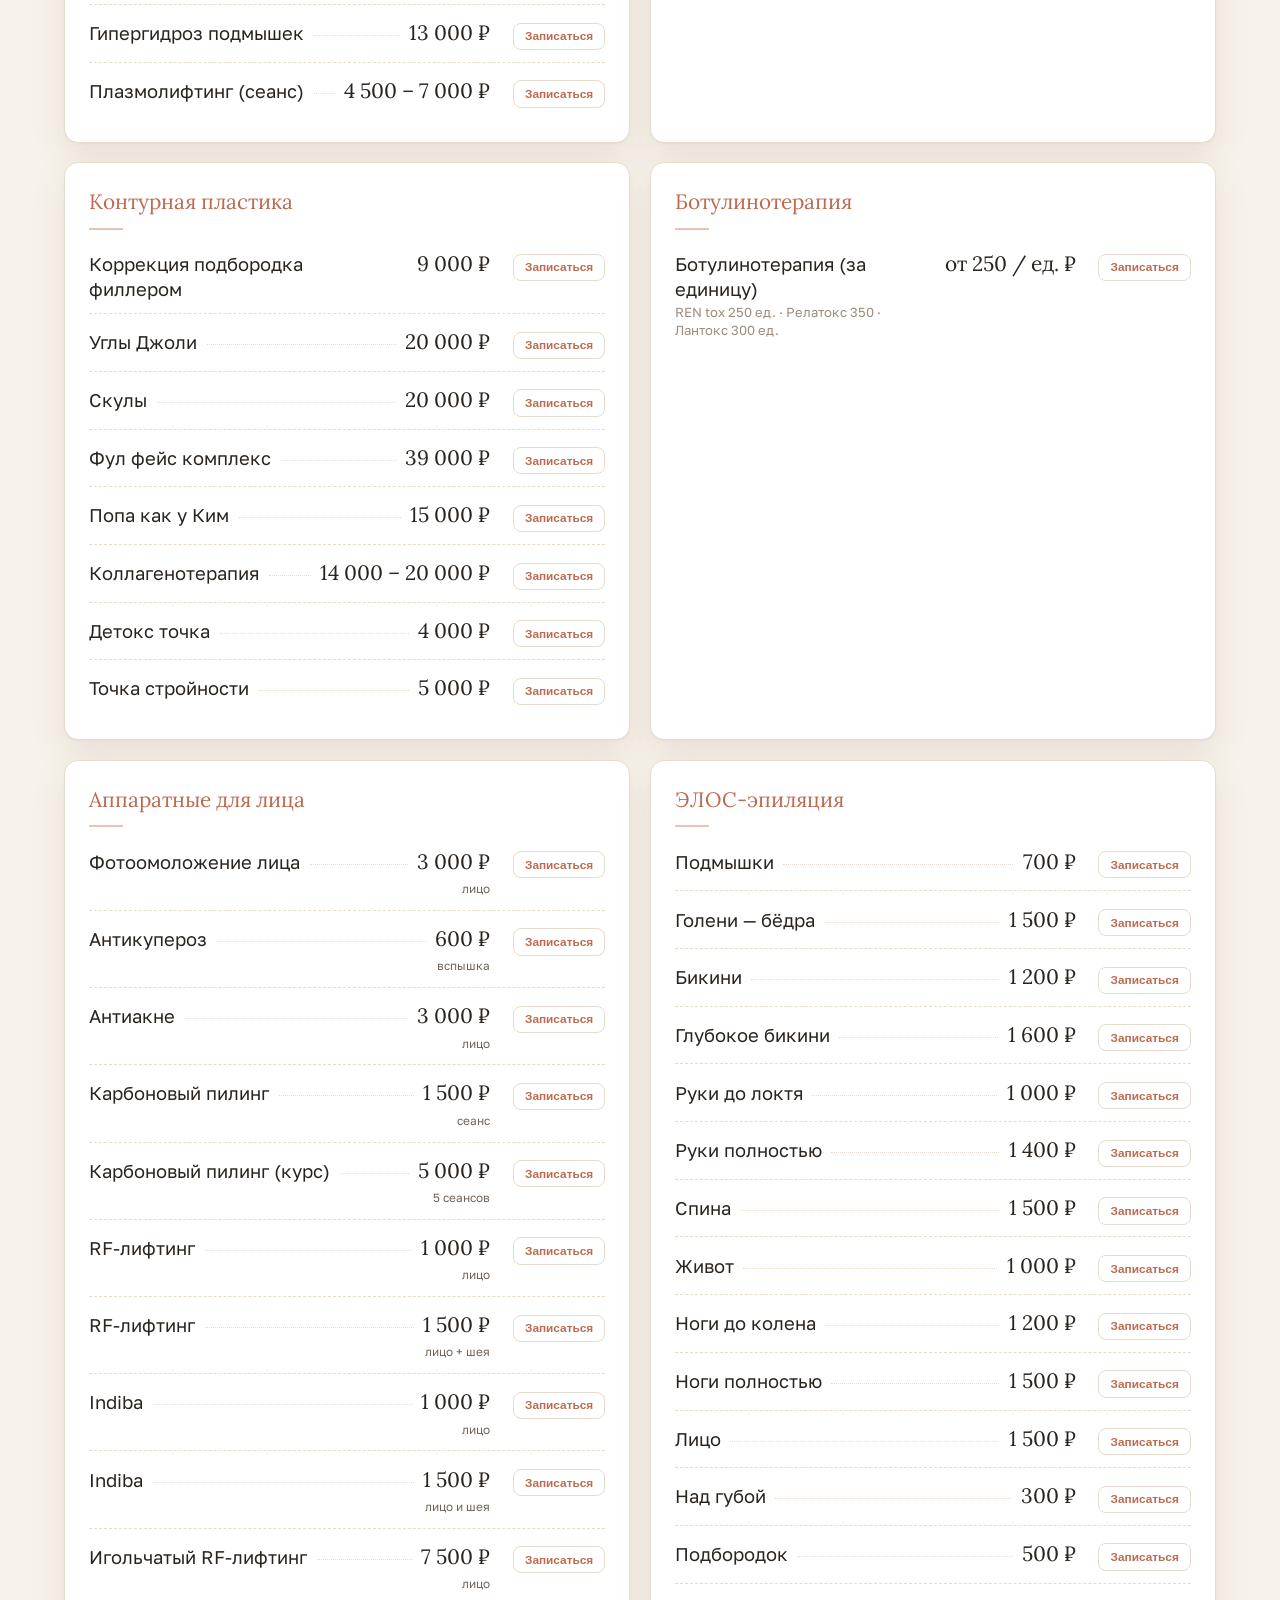
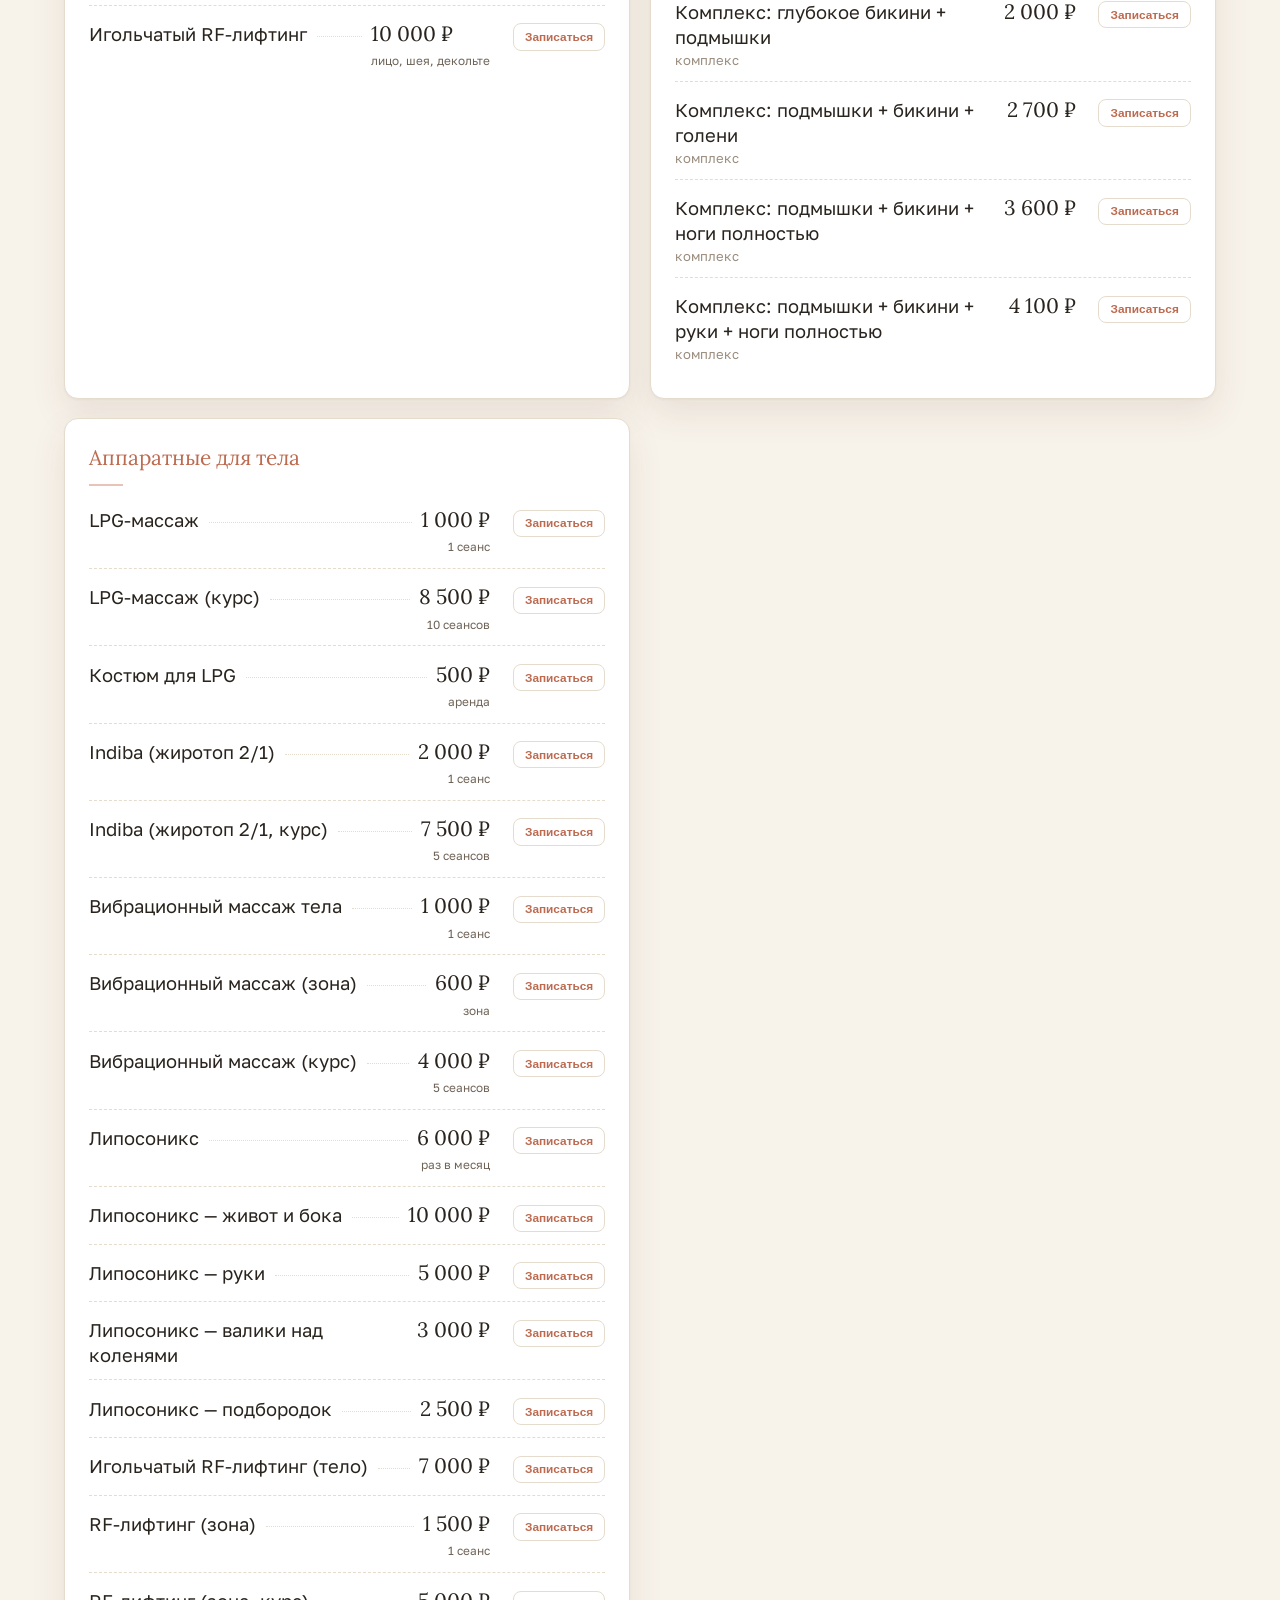
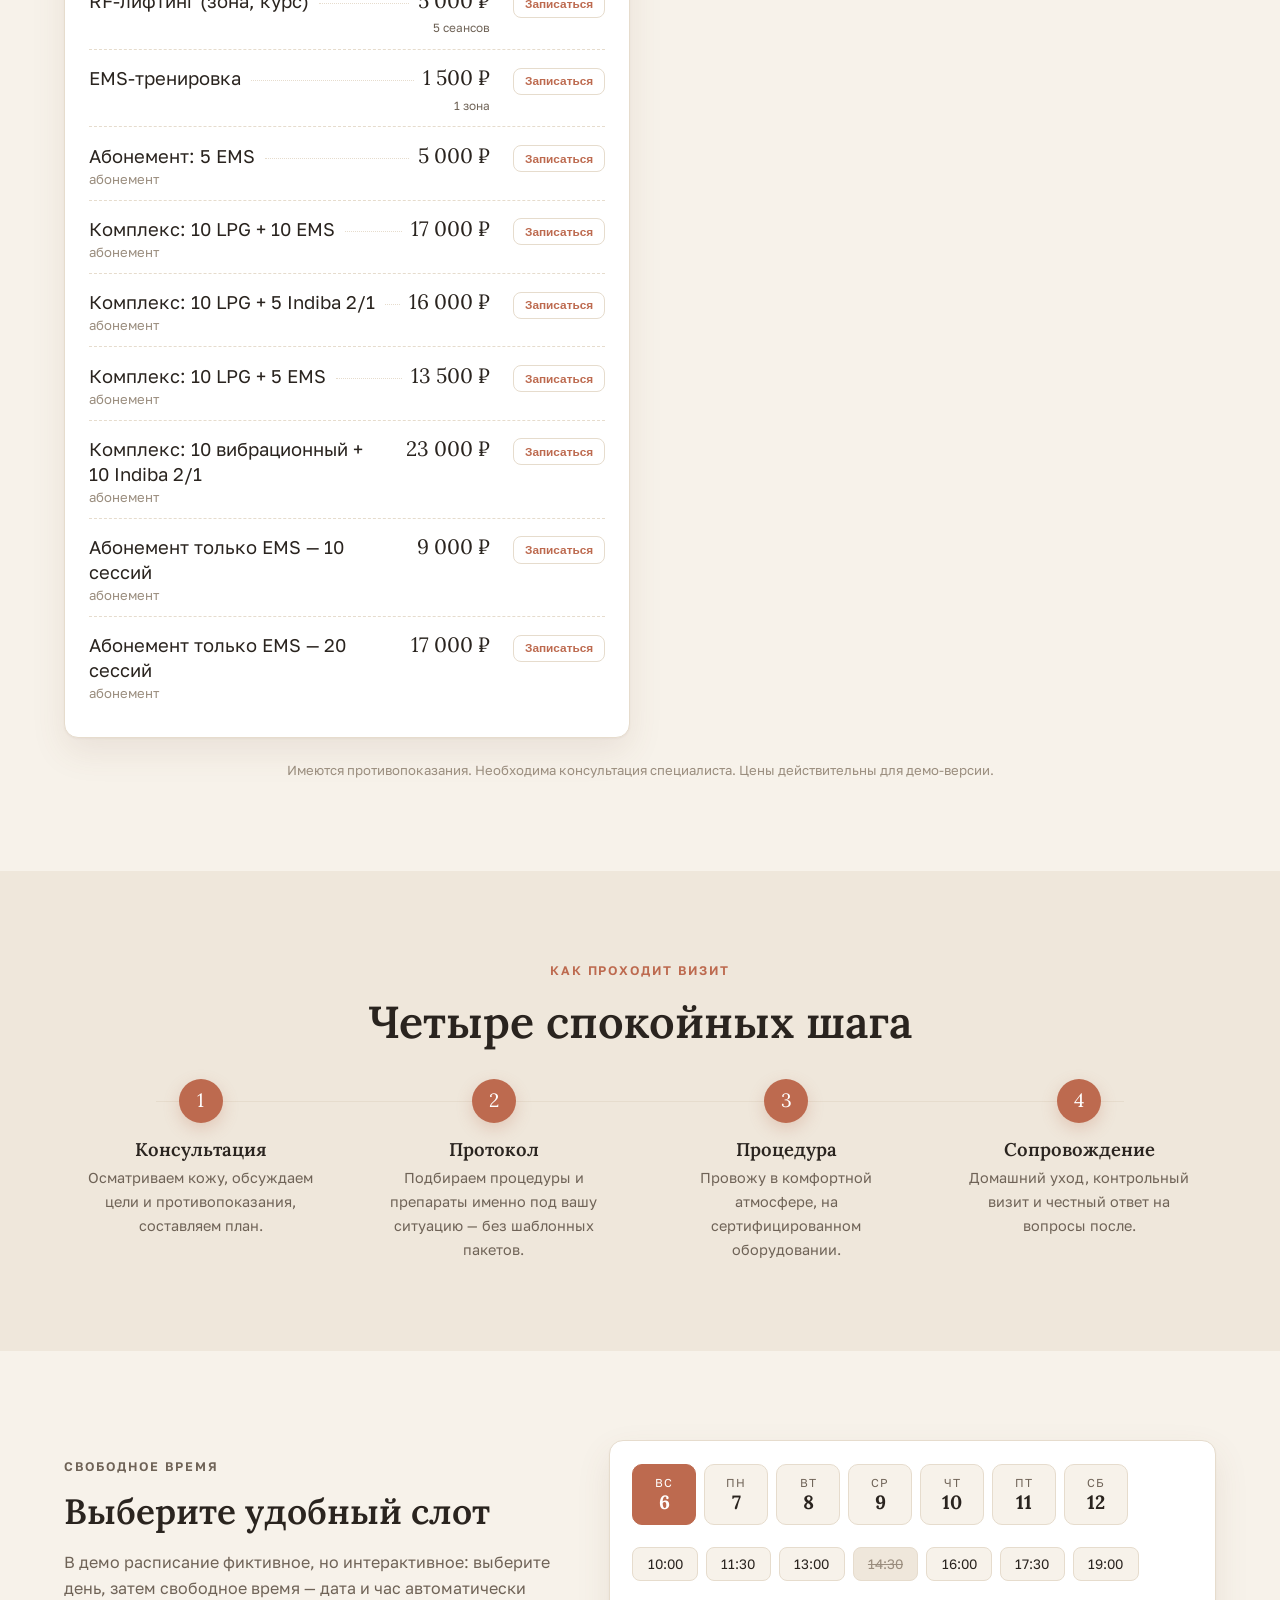
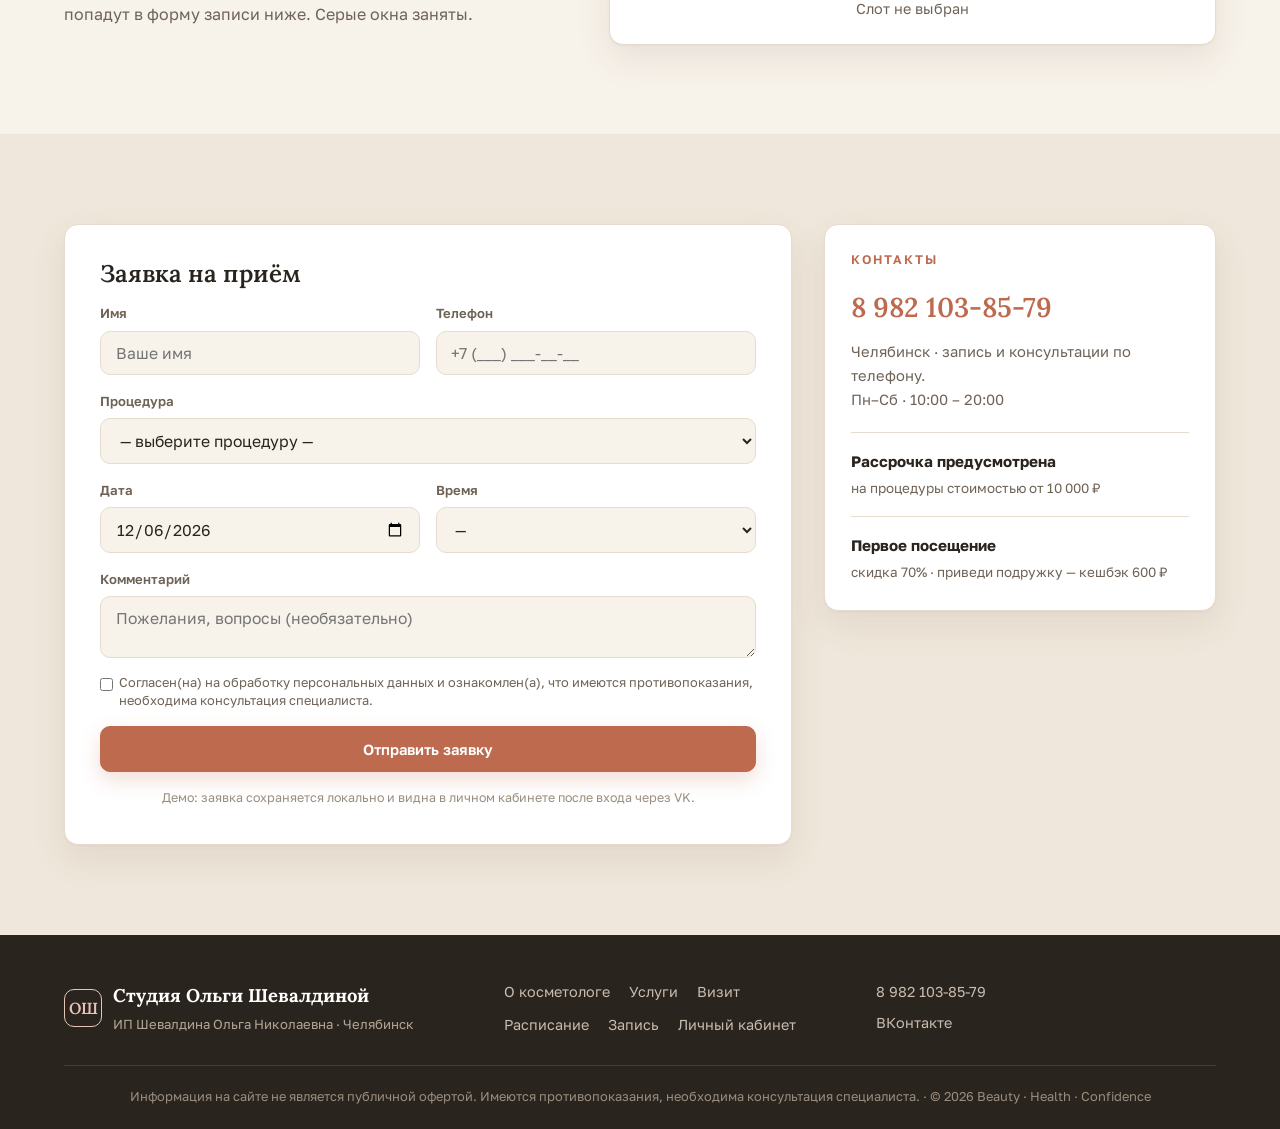
==== commit f4ac7a6c: "Update index.html" ====
--- a/soft-editorial/index.html
+++ b/soft-editorial/index.html
@@ -64,7 +64,7 @@
       <div class="ph-fb"><span>ОШ</span></div>
     </div>
     <div class="about__txt">
-      <p class="kicker">О враче</p>
+      <p class="kicker">О косметологе</p>
       <h2>Шевалдина Ольга Николаевна</h2>
       <p>Косметолог с медицинским образованием, аккредитованный преподаватель, мастер аппаратной коррекции тела и гирудотерапевт. За годы работы помогла сотням людей вернуть уверенность и сияние — не маскируя, а раскрывая естественную красоту.</p>
       <p class="emph">«Я не просто провожу процедуры — я помогаю вам чувствовать себя по-настоящему особенными.»</p>
@@ -141,7 +141,7 @@
 <footer class="ft">
   <div class="wrap ft__in">
     <div class="ft__b"><span class="mark__mono">ОШ</span><div><b>Студия Ольги Шевалдиной</b><small>ИП Шевалдина Ольга Николаевна · Челябинск</small></div></div>
-    <nav class="ft__n"><a href="#about">О враче</a><a href="#price">Услуги</a><a href="#steps">Визит</a><a href="#slots">Расписание</a><a href="#book">Запись</a><a href="#" id="cabLink">Личный кабинет</a></nav>
+    <nav class="ft__n"><a href="#about">О косметологе</a><a href="#price">Услуги</a><a href="#steps">Визит</a><a href="#slots">Расписание</a><a href="#book">Запись</a><a href="#" id="cabLink">Личный кабинет</a></nav>
     <div class="ft__c"><a href="tel:+79821038579">8 982 103-85-79</a><a href="https://vk.com/" target="_blank" rel="noopener">ВКонтакте</a></div>
   </div>
   <div class="wrap ft__lg">Информация на сайте не является публичной офертой. Имеются противопоказания, необходима консультация специалиста. · © <span id="yr"></span> Beauty · Health · Confidence</div>
@@ -165,4 +165,4 @@
 <script src="../services.js"></script>
 <script src="js/app.js"></script>
 </body>
-</html>+</html>
--- a/soft-editorial/css/style.css
+++ b/soft-editorial/css/style.css
@@ -202,22 +202,71 @@
 .toast{position:fixed;left:50%;bottom:26px;transform:translateX(-50%) translateY(16px);background:var(--ink);color:#fff;padding:.9rem 1.4rem;border-radius:12px;font-size:.92rem;font-weight:500;opacity:0;pointer-events:none;transition:.35s;z-index:200;max-width:90%}
 .toast.show{opacity:1;transform:translateX(-50%) translateY(0)}
 
-/* адаптив */
-@media(max-width:920px){
-  .hero__in,.about__in,.slots__in,.book__in{grid-template-columns:1fr;gap:2rem}
-  .about__photo{max-width:360px;margin-inline:auto}
-  .menu{grid-template-columns:1fr}
-  .tl{grid-template-columns:1fr 1fr;gap:1.6rem}
-  .tl::before{display:none}
-  .ft__in{grid-template-columns:1fr}
-  .links{position:fixed;top:62px;left:0;right:0;flex-direction:column;background:var(--card);border-bottom:1px solid var(--line);padding:1.2rem 5%;gap:1rem;transform:translateY(-130%);transition:transform .3s;margin:0}
-  .links.open{transform:translateY(0)}
-  .hb{display:flex}
-  #vkLbl{display:none}
+/* ===== АДАПТИВ ДЛЯ ПЛАНШЕТОВ И ТЕЛЕФОНОВ В АЛЬБОМНОЙ ОРИЕНТАЦИИ ===== */
+@media(max-width:1024px){
+  .hero__in, .about__in, .slots__in, .book__in {
+    grid-template-columns: 1fr;
+    gap: 2rem;
+  }
+  .lead, .sub, .slots__l p, .about__txt p {
+    max-width: 100%;
+  }
+  .about__photo {
+    max-width: 360px;
+    margin-inline: auto;
+  }
+  .menu {
+    grid-template-columns: 1fr;
+  }
+  .tl {
+    grid-template-columns: 1fr 1fr;
+    gap: 1.6rem;
+  }
+  .tl::before {
+    display: none;
+  }
+  .ft__in {
+    grid-template-columns: 1fr;
+  }
+  .links {
+    position: fixed;
+    top: 62px;
+    left: 0;
+    right: 0;
+    flex-direction: column;
+    background: var(--card);
+    border-bottom: 1px solid var(--line);
+    padding: 1.2rem 5%;
+    gap: 1rem;
+    transform: translateY(-130%);
+    transition: transform .3s;
+    margin: 0;
+    z-index: 50;
+  }
+  .links.open {
+    transform: translateY(0);
+  }
+  .hb {
+    display: flex;
+  }
+  #vkLbl {
+    display: none;
+  }
 }
+
+/* ===== АДАПТИВ ДЛЯ МАЛЕНЬКИХ ТЕЛЕФОНОВ (портретная ориентация) ===== */
 @media(max-width:560px){
-  .frow{grid-template-columns:1fr}
-  .about__grid{grid-template-columns:1fr}
-  .tl{grid-template-columns:1fr}
-  .hero__badge{left:5%;bottom:2%}
-}+  .frow {
+    grid-template-columns: 1fr;
+  }
+  .about__grid {
+    grid-template-columns: 1fr;
+  }
+  .tl {
+    grid-template-columns: 1fr;
+  }
+  .hero__badge {
+    left: 5%;
+    bottom: 2%;
+  }
+}
